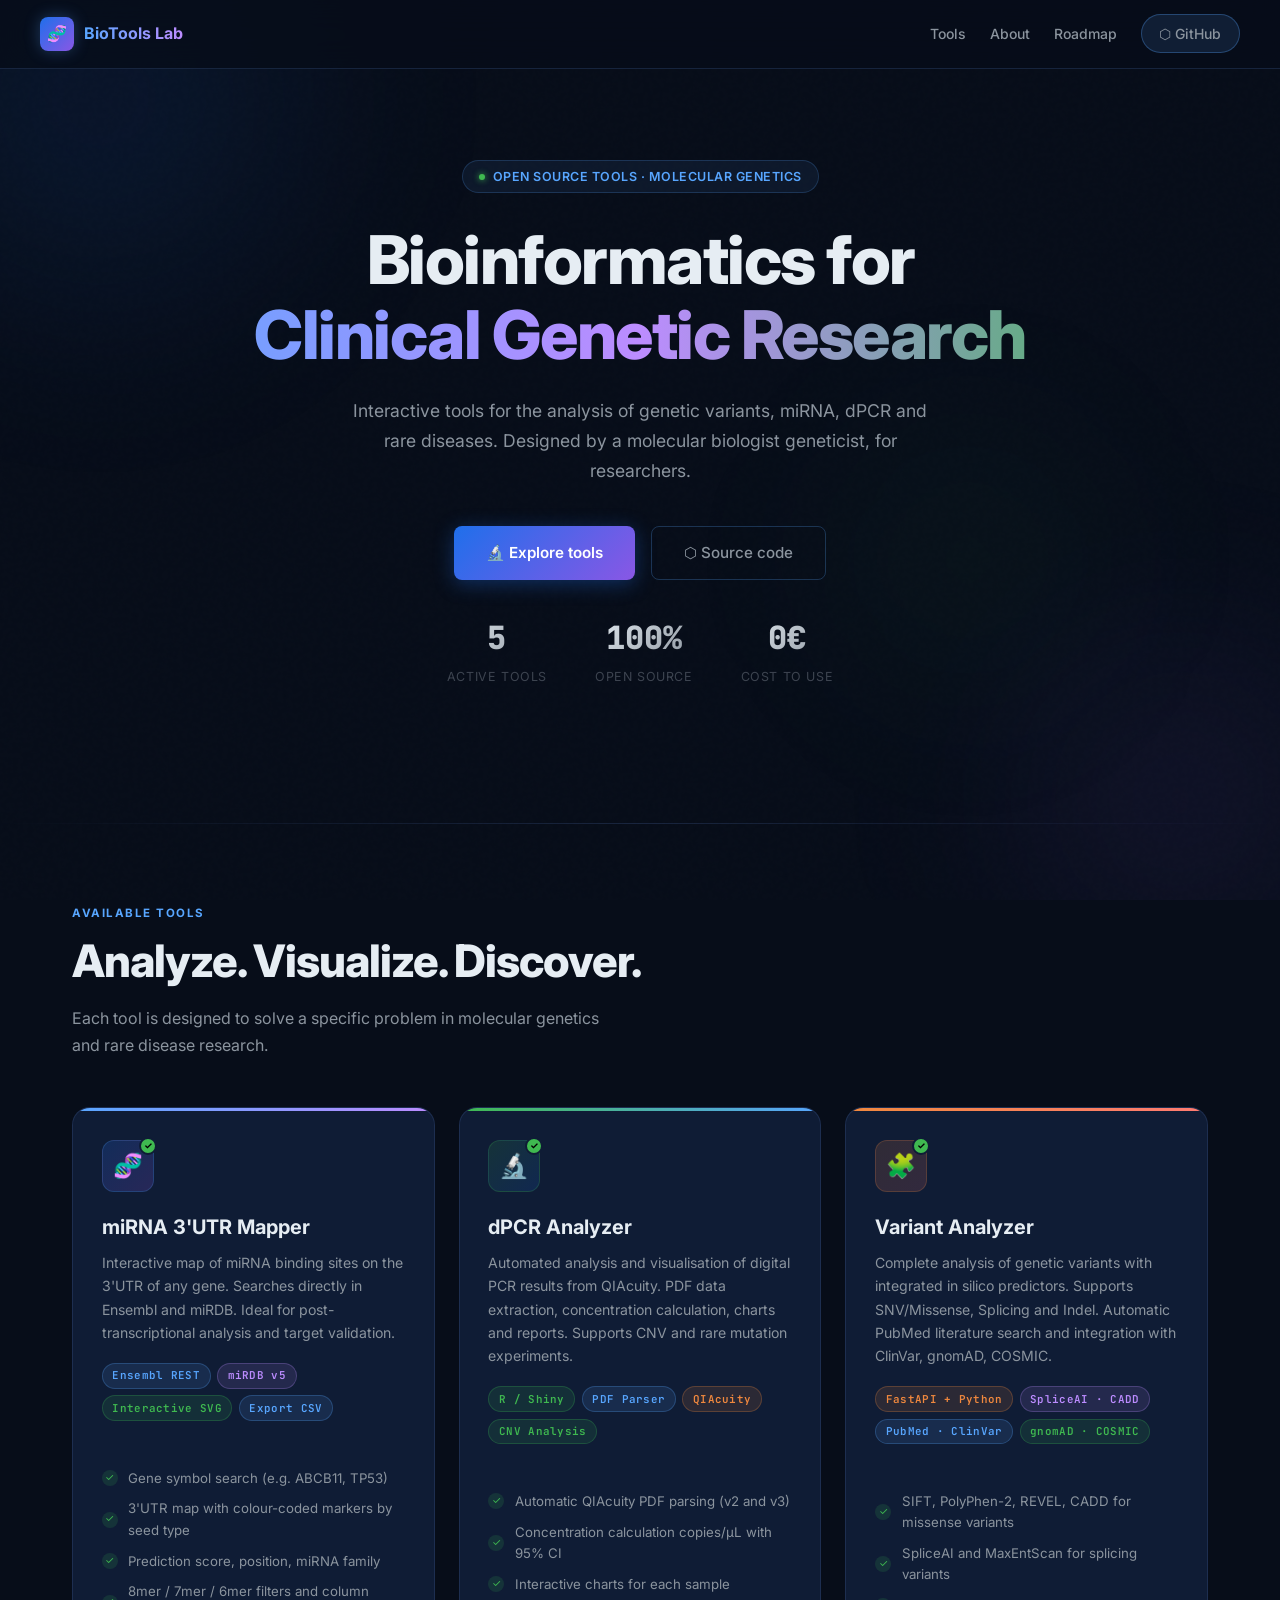
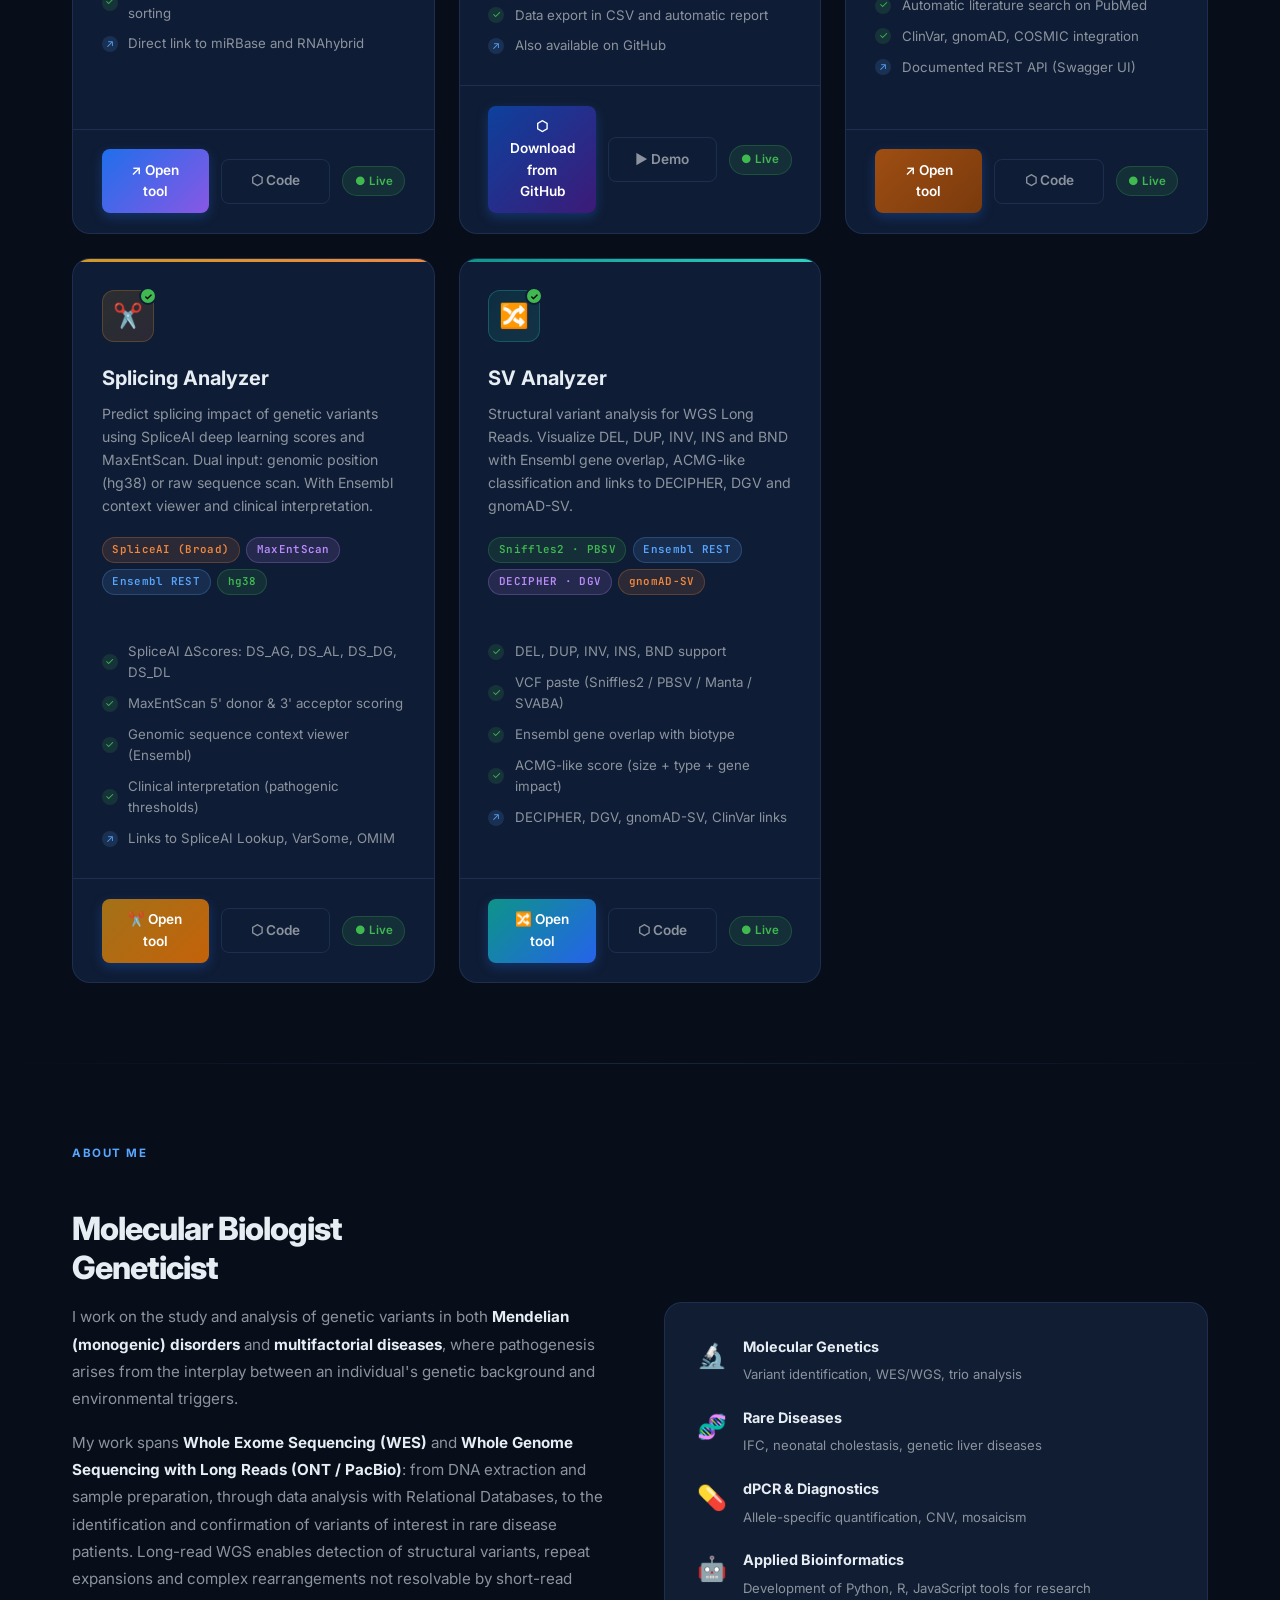
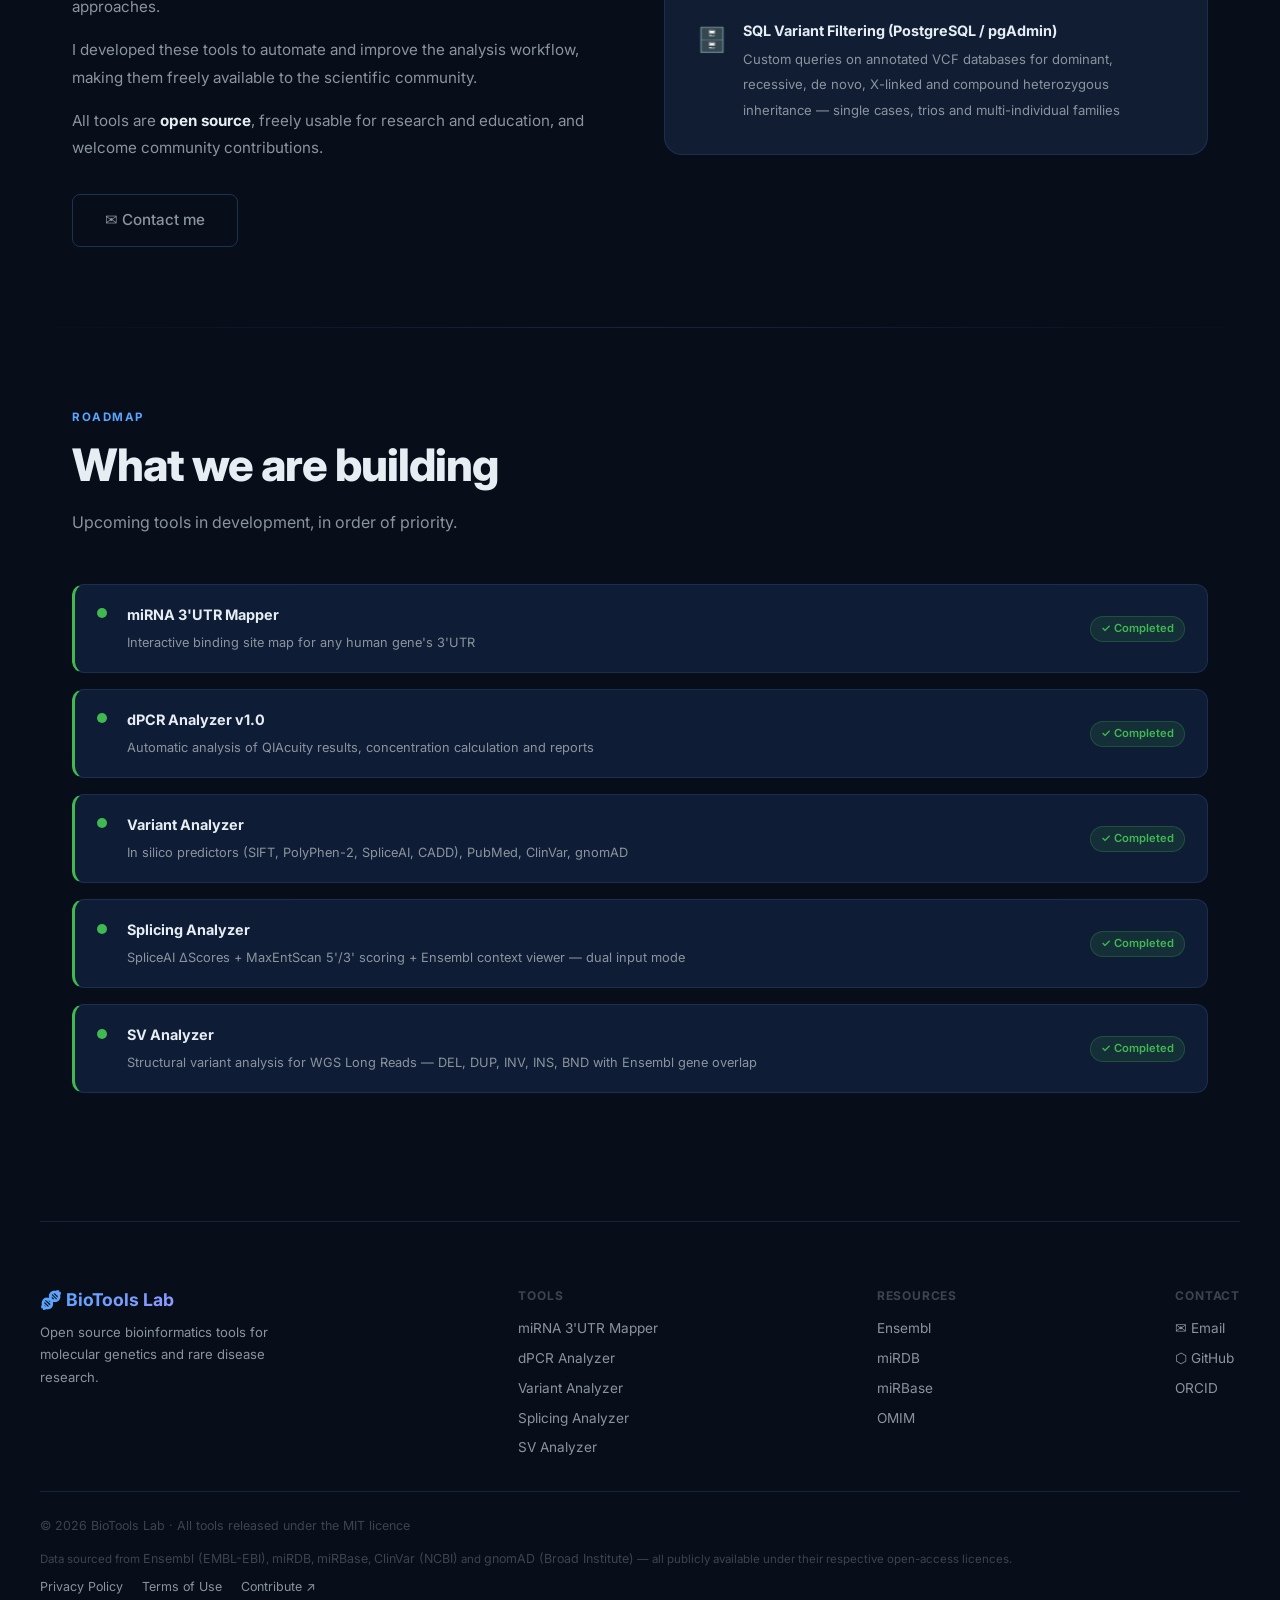
==== biotools-homepage/index.html @ e365b45e "Initial commit - BioTools homepage and static tools" ====
<!DOCTYPE html>
<html lang="en">

<head>
    <meta charset="UTF-8" />
    <meta name="viewport" content="width=device-width, initial-scale=1.0" />
    <title>BioTools – Bioinformatics Tools for Molecular Genetics</title>
    <meta name="description"
        content="Open source bioinformatics tools for molecular genetics research: miRNA analysis, dPCR, rare genetic diseases and variant interpretation." />
    <link rel="preconnect" href="https://fonts.googleapis.com" />
    <link
        href="https://fonts.googleapis.com/css2?family=Inter:wght@300;400;500;600;700;800&family=JetBrains+Mono:wght@400;500&display=swap"
        rel="stylesheet" />
    <style>
        :root {
            --bg: #070d19;
            --bg2: #0d1628;
            --bg3: #111d33;
            --card: #0f1c35;
            --border: rgba(56, 80, 130, 0.35);
            --border-glow: rgba(88, 166, 255, 0.25);
            --accent: #58a6ff;
            --accent2: #bc8cff;
            --accent3: #3fb950;
            --accent4: #f0883e;
            --red: #ff7b72;
            --text: #e6edf3;
            --text2: #8b949e;
            --text3: #3d4450;
            --grad1: linear-gradient(135deg, #1f6feb, #8957e5);
            --grad2: linear-gradient(135deg, #0d419d, #3d1a78);
            --grad3: linear-gradient(135deg, #0d6640, #1a5c3a);
            --grad4: linear-gradient(135deg, #9e4e12, #6e2f0f);
            --shadow: 0 20px 60px rgba(0, 0, 0, 0.6);
            --glow-blue: 0 0 40px rgba(88, 166, 255, 0.12);
            --glow-purple: 0 0 40px rgba(188, 140, 255, 0.12);
            --r: 18px;
            --rm: 12px;
            --rs: 8px;
            --tr: 0.25s cubic-bezier(0.16, 1, 0.3, 1);
        }

        *,
        *::before,
        *::after {
            box-sizing: border-box;
            margin: 0;
            padding: 0
        }

        html {
            scroll-behavior: smooth
        }

        body {
            font-family: 'Inter', sans-serif;
            background: var(--bg);
            color: var(--text);
            overflow-x: hidden;
            line-height: 1.6
        }

        /* ── ANIMATED BG ── */
        .bg-orbs {
            position: fixed;
            inset: 0;
            pointer-events: none;
            z-index: 0;
            overflow: hidden
        }

        .orb {
            position: absolute;
            border-radius: 50%;
            filter: blur(80px);
            animation: orbFloat 12s ease-in-out infinite
        }

        .orb1 {
            width: 600px;
            height: 600px;
            background: radial-gradient(circle, rgba(31, 111, 235, 0.12), transparent 70%);
            top: -200px;
            left: -200px;
            animation-delay: 0s
        }

        .orb2 {
            width: 500px;
            height: 500px;
            background: radial-gradient(circle, rgba(137, 87, 229, 0.1), transparent 70%);
            bottom: -150px;
            right: -150px;
            animation-delay: -4s
        }

        .orb3 {
            width: 400px;
            height: 400px;
            background: radial-gradient(circle, rgba(63, 185, 80, 0.06), transparent 70%);
            top: 40%;
            left: 60%;
            animation-delay: -8s
        }

        @keyframes orbFloat {

            0%,
            100% {
                transform: translate(0, 0) scale(1)
            }

            33% {
                transform: translate(30px, -20px) scale(1.05)
            }

            66% {
                transform: translate(-20px, 30px) scale(0.95)
            }
        }

        /* ── NOISE texture overlay ── */
        body::after {
            content: '';
            position: fixed;
            inset: 0;
            background-image: url("data:image/svg+xml,%3Csvg viewBox='0 0 200 200' xmlns='http://www.w3.org/2000/svg'%3E%3Cfilter id='n'%3E%3CfeTurbulence type='fractalNoise' baseFrequency='0.9' numOctaves='4' stitchTiles='stitch'/%3E%3C/filter%3E%3Crect width='100%25' height='100%25' filter='url(%23n)' opacity='0.03'/%3E%3C/svg%3E");
            pointer-events: none;
            z-index: 0;
            opacity: .4
        }

        /* ── LAYOUT ── */
        .wrap {
            position: relative;
            z-index: 1;
            max-width: 1200px;
            margin: 0 auto;
            padding: 0 2rem
        }

        /* ── NAV ── */
        nav {
            position: fixed;
            top: 0;
            left: 0;
            right: 0;
            z-index: 100;
            padding: .9rem 2rem;
            backdrop-filter: blur(16px);
            -webkit-backdrop-filter: blur(16px);
            border-bottom: 1px solid var(--border);
            background: rgba(7, 13, 25, 0.8)
        }

        .nav-inner {
            max-width: 1200px;
            margin: 0 auto;
            display: flex;
            align-items: center;
            gap: 1.2rem
        }

        .nav-logo {
            display: flex;
            align-items: center;
            gap: .6rem;
            text-decoration: none
        }

        .nav-logo-icon {
            width: 34px;
            height: 34px;
            border-radius: 8px;
            background: var(--grad1);
            display: flex;
            align-items: center;
            justify-content: center;
            font-size: 1rem;
            box-shadow: 0 0 16px rgba(88, 166, 255, 0.3)
        }

        .nav-logo-text {
            font-size: 1rem;
            font-weight: 700;
            background: linear-gradient(90deg, var(--accent), var(--accent2));
            -webkit-background-clip: text;
            -webkit-text-fill-color: transparent;
            background-clip: text
        }

        .nav-links {
            margin-left: auto;
            display: flex;
            gap: 1.5rem;
            align-items: center
        }

        .nav-links a {
            color: var(--text2);
            text-decoration: none;
            font-size: .875rem;
            font-weight: 500;
            transition: color var(--tr)
        }

        .nav-links a:hover {
            color: var(--text)
        }

        .nav-btn {
            padding: .45rem 1.1rem;
            background: rgba(88, 166, 255, 0.12);
            border: 1px solid rgba(88, 166, 255, 0.3);
            border-radius: 20px;
            color: var(--accent);
            font-size: .82rem;
            font-weight: 600;
            text-decoration: none;
            transition: all var(--tr)
        }

        .nav-btn:hover {
            background: rgba(88, 166, 255, 0.2);
            color: var(--accent) !important
        }

        /* ── HERO ── */
        .hero {
            padding: 160px 0 80px;
            text-align: center
        }

        .hero-eyebrow {
            display: inline-flex;
            align-items: center;
            gap: .5rem;
            padding: .35rem 1rem;
            background: rgba(88, 166, 255, 0.08);
            border: 1px solid rgba(88, 166, 255, 0.2);
            border-radius: 20px;
            font-size: .78rem;
            font-weight: 600;
            letter-spacing: .5px;
            text-transform: uppercase;
            color: var(--accent);
            margin-bottom: 1.8rem
        }

        .hero-eyebrow span {
            width: 6px;
            height: 6px;
            border-radius: 50%;
            background: var(--accent3);
            box-shadow: 0 0 6px var(--accent3);
            animation: pulse 2s ease-in-out infinite
        }

        @keyframes pulse {

            0%,
            100% {
                opacity: 1;
                transform: scale(1)
            }

            50% {
                opacity: .6;
                transform: scale(.8)
            }
        }

        .hero h1 {
            font-size: clamp(2.4rem, 6vw, 4.2rem);
            font-weight: 800;
            line-height: 1.12;
            letter-spacing: -1.5px;
            margin-bottom: 1.5rem
        }

        .hero h1 .line1 {
            display: block;
            color: var(--text)
        }

        .hero h1 .line2 {
            display: block;
            background: linear-gradient(90deg, var(--accent) 0%, var(--accent2) 50%, var(--accent3) 100%);
            -webkit-background-clip: text;
            -webkit-text-fill-color: transparent;
            background-clip: text
        }

        .hero-sub {
            font-size: 1.1rem;
            color: var(--text2);
            max-width: 600px;
            margin: 0 auto 2.5rem;
            line-height: 1.7
        }

        .hero-cta {
            display: flex;
            gap: 1rem;
            justify-content: center;
            flex-wrap: wrap
        }

        .btn-primary {
            padding: .85rem 2rem;
            background: var(--grad1);
            border: none;
            border-radius: var(--rs);
            color: white;
            font-family: 'Inter', sans-serif;
            font-size: .95rem;
            font-weight: 600;
            text-decoration: none;
            display: inline-flex;
            align-items: center;
            gap: .5rem;
            transition: all var(--tr);
            box-shadow: 0 4px 20px rgba(31, 111, 235, 0.35)
        }

        .btn-primary:hover {
            transform: translateY(-2px);
            box-shadow: 0 8px 30px rgba(31, 111, 235, 0.5)
        }

        .btn-outline {
            padding: .85rem 2rem;
            background: transparent;
            border: 1px solid var(--border-glow);
            border-radius: var(--rs);
            color: var(--text2);
            font-family: 'Inter', sans-serif;
            font-size: .95rem;
            font-weight: 500;
            text-decoration: none;
            display: inline-flex;
            align-items: center;
            gap: .5rem;
            transition: all var(--tr)
        }

        .btn-outline:hover {
            border-color: var(--accent);
            color: var(--accent);
            background: rgba(88, 166, 255, 0.06)
        }

        /* ── STATS BAR ── */
        .stats-bar {
            display: flex;
            justify-content: center;
            gap: 3rem;
            padding: 2rem 0 3.5rem;
            flex-wrap: wrap
        }

        .stat {
            text-align: center
        }

        .stat-num {
            font-size: 2rem;
            font-weight: 800;
            font-family: 'JetBrains Mono', monospace;
            background: linear-gradient(135deg, var(--text), var(--text2));
            -webkit-background-clip: text;
            -webkit-text-fill-color: transparent;
            background-clip: text
        }

        .stat-label {
            font-size: .78rem;
            color: var(--text3);
            text-transform: uppercase;
            letter-spacing: .6px;
            margin-top: .25rem
        }

        /* ── SECTION TITLE ── */
        section {
            padding: 5rem 0
        }

        .section-label {
            font-size: .72rem;
            font-weight: 700;
            letter-spacing: 1.5px;
            text-transform: uppercase;
            color: var(--accent);
            margin-bottom: .8rem
        }

        .section-title {
            font-size: clamp(1.8rem, 4vw, 2.8rem);
            font-weight: 800;
            letter-spacing: -1px;
            line-height: 1.2;
            margin-bottom: 1rem
        }

        .section-sub {
            color: var(--text2);
            font-size: 1rem;
            max-width: 550px;
            line-height: 1.7
        }

        /* ── TOOLS GRID ── */
        .tools-grid {
            display: grid;
            grid-template-columns: repeat(auto-fit, minmax(340px, 1fr));
            gap: 1.5rem;
            margin-top: 3rem
        }

        /* ── TOOL CARD ── */
        .tool-card {
            background: var(--card);
            border: 1px solid var(--border);
            border-radius: var(--r);
            overflow: hidden;
            display: flex;
            flex-direction: column;
            transition: all var(--tr);
            position: relative
        }

        .tool-card::before {
            content: '';
            position: absolute;
            inset: 0;
            border-radius: var(--r);
            opacity: 0;
            transition: opacity var(--tr);
            pointer-events: none
        }

        .tool-card:hover {
            border-color: var(--border-glow);
            transform: translateY(-4px);
            box-shadow: var(--glow-blue)
        }

        .tool-card.purple:hover {
            box-shadow: var(--glow-purple)
        }

        .card-header {
            padding: 1.8rem 1.8rem 1.4rem;
            position: relative
        }

        .card-icon {
            width: 52px;
            height: 52px;
            border-radius: 12px;
            display: flex;
            align-items: center;
            justify-content: center;
            font-size: 1.5rem;
            margin-bottom: 1.2rem;
            position: relative
        }

        .card-icon-badge {
            position: absolute;
            top: -4px;
            right: -4px;
            width: 18px;
            height: 18px;
            border-radius: 50%;
            font-size: .6rem;
            display: flex;
            align-items: center;
            justify-content: center;
            border: 2px solid var(--card)
        }

        .badge-live {
            background: var(--accent3);
            color: #000;
            font-weight: 700
        }

        .badge-soon {
            background: var(--accent4);
            color: #000;
            font-weight: 700
        }

        .card-title {
            font-size: 1.25rem;
            font-weight: 700;
            margin-bottom: .5rem
        }

        .card-desc {
            font-size: .88rem;
            color: var(--text2);
            line-height: 1.65;
            margin-bottom: 1.2rem
        }

        .card-tags {
            display: flex;
            gap: .4rem;
            flex-wrap: wrap;
            margin-bottom: 1.5rem
        }

        .tag {
            padding: .2rem .6rem;
            border-radius: 20px;
            font-size: .68rem;
            font-weight: 600;
            font-family: 'JetBrains Mono', monospace;
            letter-spacing: .3px
        }

        .tag-blue {
            background: rgba(88, 166, 255, 0.12);
            color: var(--accent);
            border: 1px solid rgba(88, 166, 255, 0.25)
        }

        .tag-purple {
            background: rgba(188, 140, 255, 0.12);
            color: var(--accent2);
            border: 1px solid rgba(188, 140, 255, 0.25)
        }

        .tag-green {
            background: rgba(63, 185, 80, 0.12);
            color: var(--accent3);
            border: 1px solid rgba(63, 185, 80, 0.25)
        }

        .tag-orange {
            background: rgba(240, 136, 62, 0.12);
            color: var(--accent4);
            border: 1px solid rgba(240, 136, 62, 0.25)
        }

        .card-features {
            padding: 0 1.8rem 1.8rem;
            display: flex;
            flex-direction: column;
            gap: .6rem;
            flex: 1
        }

        .feature {
            display: flex;
            align-items: center;
            gap: .65rem;
            font-size: .83rem;
            color: var(--text2)
        }

        .feature .fi {
            width: 16px;
            height: 16px;
            border-radius: 50%;
            display: flex;
            align-items: center;
            justify-content: center;
            font-size: .65rem;
            flex-shrink: 0
        }

        .fi-green {
            background: rgba(63, 185, 80, 0.15);
            color: var(--accent3)
        }

        .fi-blue {
            background: rgba(88, 166, 255, 0.15);
            color: var(--accent)
        }

        .card-footer {
            padding: 1.2rem 1.8rem;
            border-top: 1px solid var(--border);
            display: flex;
            gap: .75rem;
            align-items: center
        }

        .card-link {
            flex: 1;
            padding: .65rem 1.2rem;
            border-radius: var(--rs);
            font-size: .85rem;
            font-weight: 600;
            text-align: center;
            text-decoration: none;
            transition: all var(--tr);
            display: flex;
            align-items: center;
            justify-content: center;
            gap: .4rem
        }

        .card-link-primary {
            background: var(--grad1);
            color: white;
            box-shadow: 0 4px 12px rgba(31, 111, 235, 0.3)
        }

        .card-link-primary:hover {
            box-shadow: 0 6px 20px rgba(31, 111, 235, 0.5);
            transform: translateY(-1px)
        }

        .card-link-primary.purple-btn {
            background: var(--grad2)
        }

        .card-link-primary.purple-btn:hover {
            box-shadow: 0 6px 20px rgba(137, 87, 229, 0.5)
        }

        .card-link-secondary {
            background: transparent;
            border: 1px solid var(--border);
            color: var(--text2)
        }

        .card-link-secondary:hover {
            border-color: var(--accent);
            color: var(--accent);
            background: rgba(88, 166, 255, 0.06)
        }

        .card-status {
            font-size: .72rem;
            font-weight: 600;
            padding: .3rem .7rem;
            border-radius: 20px
        }

        .status-live {
            background: rgba(63, 185, 80, 0.12);
            color: var(--accent3);
            border: 1px solid rgba(63, 185, 80, 0.25)
        }

        .status-soon {
            background: rgba(240, 136, 62, 0.12);
            color: var(--accent4);
            border: 1px solid rgba(240, 136, 62, 0.25)
        }

        /* ── CARD GRADIENT TOPS ── */
        .card-top-strip {
            height: 3px;
            width: 100%
        }

        .strip-blue {
            background: linear-gradient(90deg, var(--accent), var(--accent2))
        }

        .strip-green {
            background: linear-gradient(90deg, var(--accent3), var(--accent))
        }

        .strip-orange {
            background: linear-gradient(90deg, var(--accent4), var(--red))
        }

        /* ── ABOUT SECTION ── */
        .about-grid {
            display: grid;
            grid-template-columns: 1fr 1fr;
            gap: 3rem;
            align-items: center;
            margin-top: 3rem
        }

        @media(max-width:768px) {
            .about-grid {
                grid-template-columns: 1fr
            }
        }

        .about-text p {
            color: var(--text2);
            font-size: .95rem;
            line-height: 1.8;
            margin-bottom: 1rem
        }

        .about-text strong {
            color: var(--text)
        }

        .about-card {
            background: var(--bg3);
            border: 1px solid var(--border);
            border-radius: var(--r);
            padding: 2rem;
            display: flex;
            flex-direction: column;
            gap: 1.2rem
        }

        .about-item {
            display: flex;
            gap: 1rem;
            align-items: flex-start
        }

        .about-icon {
            font-size: 1.5rem;
            flex-shrink: 0;
            margin-top: .1rem
        }

        .about-item-text strong {
            display: block;
            font-size: .9rem;
            margin-bottom: .2rem;
            color: var(--text)
        }

        .about-item-text span {
            font-size: .82rem;
            color: var(--text2)
        }

        /* ── TIMELINE / ROADMAP ── */
        .roadmap {
            margin-top: 3rem;
            display: flex;
            flex-direction: column;
            gap: 1rem
        }

        .roadmap-item {
            display: flex;
            gap: 1.2rem;
            align-items: flex-start;
            padding: 1.1rem 1.4rem;
            background: var(--card);
            border: 1px solid var(--border);
            border-radius: var(--rm);
            transition: all var(--tr)
        }

        .roadmap-item:hover {
            border-color: var(--border-glow)
        }

        .roadmap-item.done {
            border-left: 3px solid var(--accent3)
        }

        .roadmap-item.active {
            border-left: 3px solid var(--accent)
        }

        .roadmap-item.planned {
            border-left: 3px solid var(--text3)
        }

        .roadmap-dot {
            width: 10px;
            height: 10px;
            border-radius: 50%;
            flex-shrink: 0;
            margin-top: .35rem
        }

        .roadmap-item.done .roadmap-dot {
            background: var(--accent3)
        }

        .roadmap-item.active .roadmap-dot {
            background: var(--accent);
            box-shadow: 0 0 8px var(--accent);
            animation: pulse 2s infinite
        }

        .roadmap-item.planned .roadmap-dot {
            background: var(--text3)
        }

        .roadmap-info strong {
            font-size: .9rem;
            display: block;
            margin-bottom: .2rem
        }

        .roadmap-info span {
            font-size: .8rem;
            color: var(--text2)
        }

        .roadmap-badge {
            margin-left: auto;
            font-size: .7rem;
            font-weight: 600;
            padding: .2rem .6rem;
            border-radius: 20px;
            white-space: nowrap;
            align-self: center
        }

        /* ── CONTACT / FOOTER ── */
        .footer-section {
            padding: 4rem 0 2rem;
            border-top: 1px solid var(--border);
            margin-top: 3rem
        }

        .footer-inner {
            display: flex;
            gap: 3rem;
            flex-wrap: wrap;
            justify-content: space-between;
            align-items: flex-start;
            margin-bottom: 2rem
        }

        .footer-brand .brand-title {
            font-size: 1.1rem;
            font-weight: 700;
            background: linear-gradient(90deg, var(--accent), var(--accent2));
            -webkit-background-clip: text;
            -webkit-text-fill-color: transparent;
            background-clip: text;
            margin-bottom: .4rem
        }

        .footer-brand p {
            font-size: .82rem;
            color: var(--text2);
            max-width: 260px;
            line-height: 1.7
        }

        .footer-links-group {
            display: flex;
            flex-direction: column;
            gap: .5rem
        }

        .footer-links-group h4 {
            font-size: .75rem;
            font-weight: 700;
            text-transform: uppercase;
            letter-spacing: .8px;
            color: var(--text3);
            margin-bottom: .3rem
        }

        .footer-links-group a {
            font-size: .85rem;
            color: var(--text2);
            text-decoration: none;
            transition: color var(--tr)
        }

        .footer-links-group a:hover {
            color: var(--accent)
        }

        .footer-bottom {
            display: flex;
            justify-content: space-between;
            align-items: center;
            padding-top: 1.5rem;
            border-top: 1px solid var(--border);
            flex-wrap: wrap;
            gap: .5rem
        }

        .footer-bottom p {
            font-size: .78rem;
            color: var(--text3)
        }

        .footer-bottom a {
            color: var(--text2);
            text-decoration: none;
            font-size: .78rem;
            transition: color var(--tr)
        }

        .footer-bottom a:hover {
            color: var(--accent)
        }

        /* ── DIVIDER ── */
        .divider {
            height: 1px;
            background: linear-gradient(90deg, transparent, var(--border), transparent);
            margin: 0
        }

        /* ── RESPONSIVE ── */
        @media(max-width:640px) {
            .stats-bar {
                gap: 1.5rem
            }

            .hero {
                padding: 120px 0 60px
            }

            .nav-links {
                gap: .75rem
            }

            .nav-links a:not(.nav-btn) {
                display: none
            }

            .footer-inner {
                gap: 1.5rem
            }
        }
    </style>
</head>

<body>

    <!-- Animated background orbs -->
    <div class="bg-orbs">
        <div class="orb orb1"></div>
        <div class="orb orb2"></div>
        <div class="orb orb3"></div>
    </div>

    <!-- NAV -->
    <nav>
        <div class="nav-inner">
            <a href="#" class="nav-logo">
                <div class="nav-logo-icon">🧬</div>
                <span class="nav-logo-text">BioTools Lab</span>
            </a>
            <div class="nav-links">
                <a href="#tools">Tools</a>
                <a href="#about">About</a>
                <a href="#roadmap">Roadmap</a>
                <a href="https://github.com" target="_blank" class="nav-btn">⬡ GitHub</a>
            </div>
        </div>
    </nav>

    <!-- HERO -->
    <section class="hero">
        <div class="wrap">
            <div class="hero-eyebrow">
                <span></span>
                Open source tools · Molecular Genetics
            </div>
            <h1>
                <span class="line1">Bioinformatics for</span>
                <span class="line2">Clinical Genetic Research</span>
            </h1>
            <p class="hero-sub">
                Interactive tools for the analysis of genetic variants, miRNA, dPCR and rare diseases.
                Designed by a molecular biologist geneticist, for researchers.
            </p>
            <div class="hero-cta">
                <a href="#tools" class="btn-primary">🔬 Explore tools</a>
                <a href="https://github.com" target="_blank" class="btn-outline">⬡ Source code</a>
            </div>

            <div class="stats-bar">
                <div class="stat">
                    <div class="stat-num">5</div>
                    <div class="stat-label">Active tools</div>
                </div>
                <div class="stat">
                    <div class="stat-num">100%</div>
                    <div class="stat-label">Open Source</div>
                </div>
                <div class="stat">
                    <div class="stat-num">0€</div>
                    <div class="stat-label">Cost to use</div>
                </div>
            </div>
        </div>
    </section>

    <div class="divider"></div>

    <!-- TOOLS SECTION -->
    <section id="tools">
        <div class="wrap">
            <div class="section-label">Available tools</div>
            <div class="section-title">Analyze. Visualize. Discover.</div>
            <p class="section-sub">Each tool is designed to solve a specific problem in molecular genetics and rare
                disease research.</p>

            <div class="tools-grid">

                <!-- CARD 1: miRNA Mapper -->
                <div class="tool-card">
                    <div class="card-top-strip strip-blue"></div>
                    <div class="card-header">
                        <div class="card-icon"
                            style="background:linear-gradient(135deg,rgba(31,111,235,0.2),rgba(137,87,229,0.2));border:1px solid rgba(88,166,255,0.2)">
                            🧬
                            <span class="card-icon-badge badge-live">✓</span>
                        </div>
                        <div class="card-title">miRNA 3'UTR Mapper</div>
                        <p class="card-desc">Interactive map of miRNA binding sites on the 3'UTR of any gene. Searches
                            directly in Ensembl and miRDB. Ideal for post-transcriptional analysis and target
                            validation.</p>
                        <div class="card-tags">
                            <span class="tag tag-blue">Ensembl REST</span>
                            <span class="tag tag-purple">miRDB v5</span>
                            <span class="tag tag-green">Interactive SVG</span>
                            <span class="tag tag-blue">Export CSV</span>
                        </div>
                    </div>
                    <div class="card-features">
                        <div class="feature">
                            <div class="fi fi-green">✓</div>Gene symbol search (e.g. ABCB11, TP53)
                        </div>
                        <div class="feature">
                            <div class="fi fi-green">✓</div>3'UTR map with colour-coded markers by seed type
                        </div>
                        <div class="feature">
                            <div class="fi fi-green">✓</div>Prediction score, position, miRNA family
                        </div>
                        <div class="feature">
                            <div class="fi fi-green">✓</div>8mer / 7mer / 6mer filters and column sorting
                        </div>
                        <div class="feature">
                            <div class="fi fi-blue">↗</div>Direct link to miRBase and RNAhybrid
                        </div>
                    </div>
                    <div class="card-footer">
                        <a href="../mirna-utr-mapper/index.html" class="card-link card-link-primary">↗ Open tool</a>
                        <a href="https://github.com" target="_blank" class="card-link card-link-secondary">⬡ Code</a>
                        <span class="card-status status-live">● Live</span>
                    </div>
                </div>

                <!-- CARD 2: dPCR Analyzer -->
                <div class="tool-card purple">
                    <div class="card-top-strip strip-green"></div>
                    <div class="card-header">
                        <div class="card-icon"
                            style="background:linear-gradient(135deg,rgba(63,185,80,0.15),rgba(31,111,235,0.15));border:1px solid rgba(63,185,80,0.2)">
                            🔬
                            <span class="card-icon-badge badge-live">✓</span>
                        </div>
                        <div class="card-title">dPCR Analyzer</div>
                        <p class="card-desc">Automated analysis and visualisation of digital PCR results from QIAcuity.
                            PDF data extraction, concentration calculation, charts and reports. Supports CNV and rare
                            mutation experiments.</p>
                        <div class="card-tags">
                            <span class="tag tag-green">R / Shiny</span>
                            <span class="tag tag-blue">PDF Parser</span>
                            <span class="tag tag-orange">QIAcuity</span>
                            <span class="tag tag-green">CNV Analysis</span>
                        </div>
                    </div>
                    <div class="card-features">
                        <div class="feature">
                            <div class="fi fi-green">✓</div>Automatic QIAcuity PDF parsing (v2 and v3)
                        </div>
                        <div class="feature">
                            <div class="fi fi-green">✓</div>Concentration calculation copies/µL with 95% CI
                        </div>
                        <div class="feature">
                            <div class="fi fi-green">✓</div>Interactive charts for each sample
                        </div>
                        <div class="feature">
                            <div class="fi fi-green">✓</div>Data export in CSV and automatic report
                        </div>
                        <div class="feature">
                            <div class="fi fi-blue">↗</div>Also available on GitHub
                        </div>
                    </div>
                    <div class="card-footer">
                        <a href="https://github.com" target="_blank" class="card-link card-link-primary purple-btn">⬡
                            Download from GitHub</a>
                        <a href="https://shinyapps.io" target="_blank" class="card-link card-link-secondary">▶ Demo</a>
                        <span class="card-status status-live">● Live</span>
                    </div>
                </div>

                <!-- CARD 3: Variant Analyzer -->
                <div class="tool-card">
                    <div class="card-top-strip" style="background:linear-gradient(90deg,#f0883e,#ff7b72)"></div>
                    <div class="card-header">
                        <div class="card-icon"
                            style="background:linear-gradient(135deg,rgba(240,136,62,0.15),rgba(255,123,114,0.15));border:1px solid rgba(240,136,62,0.2)">
                            🧩
                            <span class="card-icon-badge badge-live">✓</span>
                        </div>
                        <div class="card-title">Variant Analyzer</div>
                        <p class="card-desc">Complete analysis of genetic variants with integrated in silico predictors.
                            Supports SNV/Missense, Splicing and Indel. Automatic PubMed literature search and
                            integration with ClinVar, gnomAD, COSMIC.</p>
                        <div class="card-tags">
                            <span class="tag tag-orange">FastAPI + Python</span>
                            <span class="tag tag-purple">SpliceAI · CADD</span>
                            <span class="tag tag-blue">PubMed · ClinVar</span>
                            <span class="tag tag-green">gnomAD · COSMIC</span>
                        </div>
                    </div>
                    <div class="card-features">
                        <div class="feature">
                            <div class="fi fi-green">✓</div>SIFT, PolyPhen-2, REVEL, CADD for missense variants
                        </div>
                        <div class="feature">
                            <div class="fi fi-green">✓</div>SpliceAI and MaxEntScan for splicing variants
                        </div>
                        <div class="feature">
                            <div class="fi fi-green">✓</div>Automatic literature search on PubMed
                        </div>
                        <div class="feature">
                            <div class="fi fi-green">✓</div>ClinVar, gnomAD, COSMIC integration
                        </div>
                        <div class="feature">
                            <div class="fi fi-blue">↗</div>Documented REST API (Swagger UI)
                        </div>
                    </div>
                    <div class="card-footer">
                        <a href="http://localhost:8000" target="_blank" class="card-link card-link-primary"
                            style="background:linear-gradient(135deg,#9e4e12,#7a3a0d)">↗ Open tool</a>
                        <a href="https://github.com" target="_blank" class="card-link card-link-secondary">⬡ Code</a>
                        <span class="card-status status-live">● Live</span>
                    </div>
                </div>

                <!-- CARD 4: Splicing Analyzer -->
                <div class="tool-card">
                    <div class="card-top-strip" style="background:linear-gradient(90deg,#d29922,#f0883e)"></div>
                    <div class="card-header">
                        <div class="card-icon"
                            style="background:linear-gradient(135deg,rgba(210,153,34,0.15),rgba(240,136,62,0.12));border:1px solid rgba(210,153,34,0.25)">
                            ✂️
                            <span class="card-icon-badge badge-live">✓</span>
                        </div>
                        <div class="card-title">Splicing Analyzer</div>
                        <p class="card-desc">Predict splicing impact of genetic variants using SpliceAI deep learning
                            scores and MaxEntScan. Dual input: genomic position (hg38) or raw sequence scan.
                            With Ensembl context viewer and clinical interpretation.</p>
                        <div class="card-tags">
                            <span class="tag tag-orange">SpliceAI (Broad)</span>
                            <span class="tag tag-purple">MaxEntScan</span>
                            <span class="tag tag-blue">Ensembl REST</span>
                            <span class="tag tag-green">hg38</span>
                        </div>
                    </div>
                    <div class="card-features">
                        <div class="feature">
                            <div class="fi fi-green">✓</div>SpliceAI ΔScores: DS_AG, DS_AL, DS_DG, DS_DL
                        </div>
                        <div class="feature">
                            <div class="fi fi-green">✓</div>MaxEntScan 5' donor &amp; 3' acceptor scoring
                        </div>
                        <div class="feature">
                            <div class="fi fi-green">✓</div>Genomic sequence context viewer (Ensembl)
                        </div>
                        <div class="feature">
                            <div class="fi fi-green">✓</div>Clinical interpretation (pathogenic thresholds)
                        </div>
                        <div class="feature">
                            <div class="fi fi-blue">↗</div>Links to SpliceAI Lookup, VarSome, OMIM
                        </div>
                    </div>
                    <div class="card-footer">
                        <a href="../splicing-analyzer/index.html" class="card-link card-link-primary"
                            style="background:linear-gradient(135deg,#a37118,#c4620a)">✂️ Open tool</a>
                        <a href="https://github.com" target="_blank" class="card-link card-link-secondary">⬡ Code</a>
                        <span class="card-status status-live">● Live</span>
                    </div>
                </div>


                <!-- CARD 5: SV Analyzer -->
                <div class="tool-card">
                    <div class="card-top-strip" style="background:linear-gradient(90deg,#0d9488,#2dd4bf)"></div>
                    <div class="card-header">
                        <div class="card-icon"
                            style="background:linear-gradient(135deg,rgba(13,148,136,0.15),rgba(45,212,191,0.12));border:1px solid rgba(45,212,191,0.25)">
                            &#x1F500;
                            <span class="card-icon-badge badge-live">&#10003;</span>
                        </div>
                        <div class="card-title">SV Analyzer</div>
                        <p class="card-desc">Structural variant analysis for WGS Long Reads. Visualize DEL, DUP, INV, INS and BND with
                            Ensembl gene overlap, ACMG-like classification and links to DECIPHER, DGV and gnomAD-SV.</p>
                        <div class="card-tags">
                            <span class="tag tag-green">Sniffles2 &#183; PBSV</span>
                            <span class="tag tag-blue">Ensembl REST</span>
                            <span class="tag tag-purple">DECIPHER &#183; DGV</span>
                            <span class="tag tag-orange">gnomAD-SV</span>
                        </div>
                    </div>
                    <div class="card-features">
                        <div class="feature">
                            <div class="fi fi-green">&#10003;</div>DEL, DUP, INV, INS, BND support
                        </div>
                        <div class="feature">
                            <div class="fi fi-green">&#10003;</div>VCF paste (Sniffles2 / PBSV / Manta / SVABA)
                        </div>
                        <div class="feature">
                            <div class="fi fi-green">&#10003;</div>Ensembl gene overlap with biotype
                        </div>
                        <div class="feature">
                            <div class="fi fi-green">&#10003;</div>ACMG-like score (size + type + gene impact)
                        </div>
                        <div class="feature">
                            <div class="fi fi-blue">&#8599;</div>DECIPHER, DGV, gnomAD-SV, ClinVar links
                        </div>
                    </div>
                    <div class="card-footer">
                        <a href="../sv-analyzer/index.html" class="card-link card-link-primary"
                            style="background:linear-gradient(135deg,#0d9488,#2563eb)">&#x1F500; Open tool</a>
                        <a href="https://github.com" target="_blank" class="card-link card-link-secondary">&#x2B21; Code</a>
                        <span class="card-status status-live">&#9679; Live</span>
                    </div>
                </div>

            </div>

        </div>
        </div>
    </section>

    <div class="divider"></div>

    <!-- ABOUT SECTION -->
    <section id="about">
        <div class="wrap">
            <div class="section-label">About me</div>
            <div class="about-grid">
                <div class="about-text">
                    <div class="section-title" style="font-size:2rem">Molecular Biologist<br>Geneticist</div>
                    <p>I work on the study and analysis of genetic variants in both <strong>Mendelian
                            (monogenic) disorders</strong> and <strong>multifactorial diseases</strong>, where
                        pathogenesis arises from the interplay between an individual's genetic background and
                        environmental triggers.
                    </p>
                    <p>My work spans <strong>Whole Exome Sequencing (WES)</strong> and <strong>Whole Genome Sequencing
                            with Long Reads (ONT / PacBio)</strong>: from DNA extraction and sample preparation,
                        through data analysis with Relational Databases, to the identification and confirmation of
                        variants of interest in rare disease patients. Long-read WGS enables detection of structural
                        variants, repeat expansions and complex rearrangements not resolvable by short-read approaches.
                    </p>
                    <p>I developed these tools to automate and improve the analysis workflow, making them freely
                        available to the scientific community.</p>
                    <p>All tools are <strong>open source</strong>, freely usable for research and education, and welcome
                        community contributions.</p>
                    <a href="mailto:your@email.com" class="btn-outline" style="margin-top:1rem;width:fit-content">✉
                        Contact me</a>
                </div>
                <div class="about-card">
                    <div class="about-item">
                        <span class="about-icon">🔬</span>
                        <div class="about-item-text">
                            <strong>Molecular Genetics</strong>
                            <span>Variant identification, WES/WGS, trio analysis</span>
                        </div>
                    </div>
                    <div class="about-item">
                        <span class="about-icon">🧬</span>
                        <div class="about-item-text">
                            <strong>Rare Diseases</strong>
                            <span>IFC, neonatal cholestasis, genetic liver diseases</span>
                        </div>
                    </div>
                    <div class="about-item">
                        <span class="about-icon">💊</span>
                        <div class="about-item-text">
                            <strong>dPCR &amp; Diagnostics</strong>
                            <span>Allele-specific quantification, CNV, mosaicism</span>
                        </div>
                    </div>
                    <div class="about-item">
                        <span class="about-icon">🤖</span>
                        <div class="about-item-text">
                            <strong>Applied Bioinformatics</strong>
                            <span>Development of Python, R, JavaScript tools for research</span>
                        </div>
                    </div>
                    <div class="about-item">
                        <span class="about-icon">🗄️</span>
                        <div class="about-item-text">
                            <strong>SQL Variant Filtering (PostgreSQL / pgAdmin)</strong>
                            <span>Custom queries on annotated VCF databases for dominant, recessive, de novo, X-linked
                                and compound heterozygous inheritance — single cases, trios and multi-individual
                                families</span>
                        </div>
                    </div>
                    
                </div>
            </div>
        </div>
    </section>

    <div class="divider"></div>

    <!-- ROADMAP -->
    <section id="roadmap">
        <div class="wrap">
            <div class="section-label">Roadmap</div>
            <div class="section-title">What we are building</div>
            <p class="section-sub">Upcoming tools in development, in order of priority.</p>
            <div class="roadmap">
                <div class="roadmap-item done">
                    <div class="roadmap-dot"></div>
                    <div class="roadmap-info">
                        <strong>miRNA 3'UTR Mapper</strong>
                        <span>Interactive binding site map for any human gene's 3'UTR</span>
                    </div>
                    <span class="roadmap-badge status-live">✓ Completed</span>
                </div>
                <div class="roadmap-item done">
                    <div class="roadmap-dot"></div>
                    <div class="roadmap-info">
                        <strong>dPCR Analyzer v1.0</strong>
                        <span>Automatic analysis of QIAcuity results, concentration calculation and reports</span>
                    </div>
                    <span class="roadmap-badge status-live">✓ Completed</span>
                </div>
                <div class="roadmap-item done">
                    <div class="roadmap-dot"></div>
                    <div class="roadmap-info">
                        <strong>Variant Analyzer</strong>
                        <span>In silico predictors (SIFT, PolyPhen-2, SpliceAI, CADD), PubMed, ClinVar, gnomAD</span>
                    </div>
                    <span class="roadmap-badge status-live">✓ Completed</span>
                </div>
                <div class="roadmap-item done">
                    <div class="roadmap-dot"></div>
                    <div class="roadmap-info">
                        <strong>Splicing Analyzer</strong>
                        <span>SpliceAI ΔScores + MaxEntScan 5'/3' scoring + Ensembl context viewer — dual input mode</span>
                    </div>
                    <span class="roadmap-badge status-live">✓ Completed</span>
                </div>
                <div class="roadmap-item done">
                    <div class="roadmap-dot"></div>
                    <div class="roadmap-info">
                        <strong>SV Analyzer</strong>
                        <span>Structural variant analysis for WGS Long Reads — DEL, DUP, INV, INS, BND with Ensembl gene overlap</span>
                    </div>
                    <span class="roadmap-badge status-live">✓ Completed</span>
                </div>
                
        </div>
    </section>

    <!-- FOOTER -->
    <footer>
        <div class="wrap footer-section">
            <div class="footer-inner">
                <div class="footer-brand">
                    <div class="brand-title">🧬 BioTools Lab</div>
                    <p>Open source bioinformatics tools for molecular genetics and rare disease research.</p>
                </div>
                <div class="footer-links-group">
                    <h4>Tools</h4>
                    <a href="../mirna-utr-mapper/index.html">miRNA 3'UTR Mapper</a>
                    <a href="https://github.com">dPCR Analyzer</a>
                    <a href="http://localhost:8000">Variant Analyzer</a>
                    <a href="../splicing-analyzer/index.html">Splicing Analyzer</a>
                    <a href="../sv-analyzer/index.html">SV Analyzer</a>
                </div>
                <div class="footer-links-group">
                    <h4>Resources</h4>
                    <a href="https://www.ensembl.org" target="_blank">Ensembl</a>
                    <a href="https://mirdb.org" target="_blank">miRDB</a>
                    <a href="https://www.mirbase.org" target="_blank">miRBase</a>
                    <a href="https://www.omim.org" target="_blank">OMIM</a>
                </div>
                <div class="footer-links-group">
                    <h4>Contact</h4>
                    <a href="mailto:your@email.com">✉ Email</a>
                    <a href="https://github.com" target="_blank">⬡ GitHub</a>
                    <a href="https://orcid.org" target="_blank">ORCID</a>
                </div>
            </div>
            <div class="footer-bottom">
                <p>© 2026 BioTools Lab · All tools released under the MIT licence</p>
                <p style="font-size:.72rem;color:var(--text3);margin-top:.3rem">
                    Data sourced from <a href="https://www.ensembl.org" target="_blank"
                        style="color:var(--text3)">Ensembl (EMBL-EBI)</a>,
                    <a href="https://mirdb.org" target="_blank" style="color:var(--text3)">miRDB</a>,
                    <a href="https://www.mirbase.org" target="_blank" style="color:var(--text3)">miRBase</a>,
                    <a href="https://www.ncbi.nlm.nih.gov/clinvar/" target="_blank" style="color:var(--text3)">ClinVar
                        (NCBI)</a> and
                    <a href="https://gnomad.broadinstitute.org" target="_blank" style="color:var(--text3)">gnomAD (Broad
                        Institute)</a> —
                    all publicly available under their respective open-access licences.
                </p>
                <div style="display:flex;gap:1.2rem">
                    <a href="#">Privacy Policy</a>
                    <a href="#">Terms of Use</a>
                    <a href="https://github.com" target="_blank">Contribute ↗</a>
                </div>
            </div>
        </div>
    </footer>

</body>

</html>
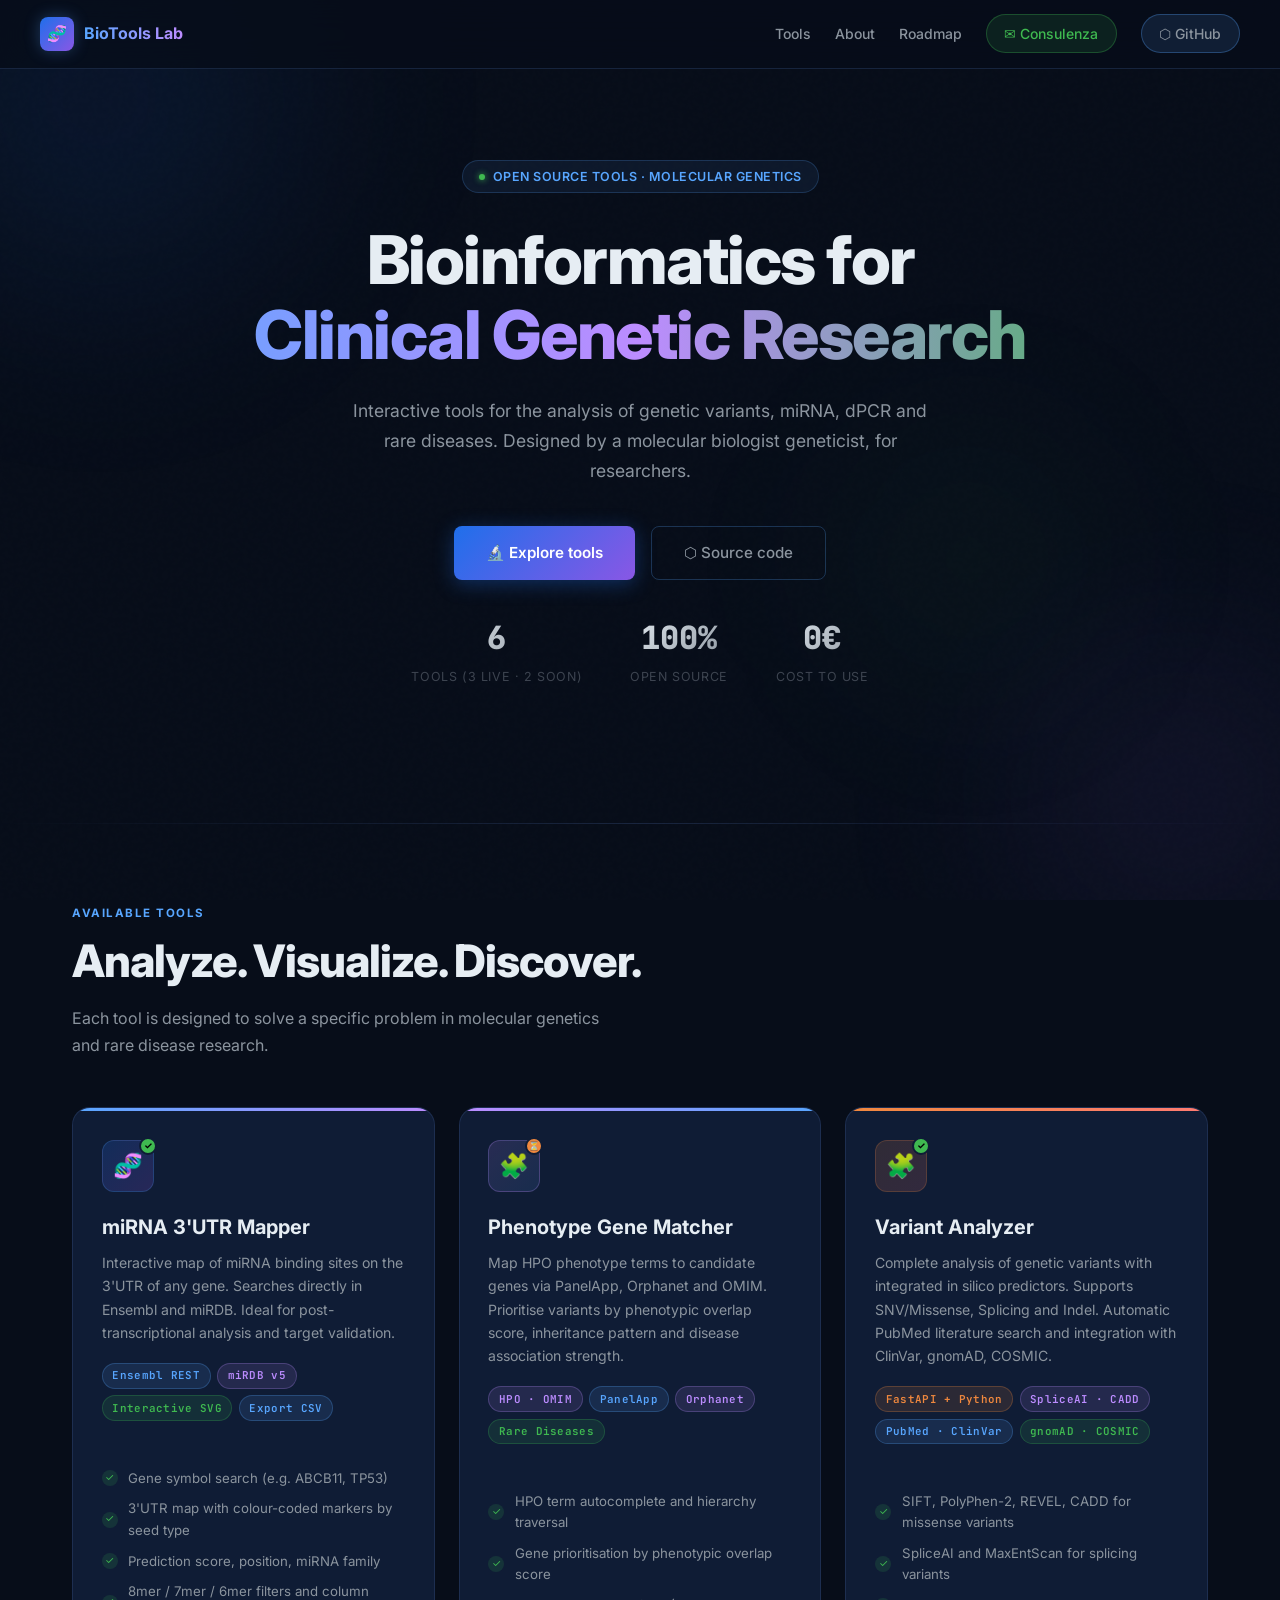
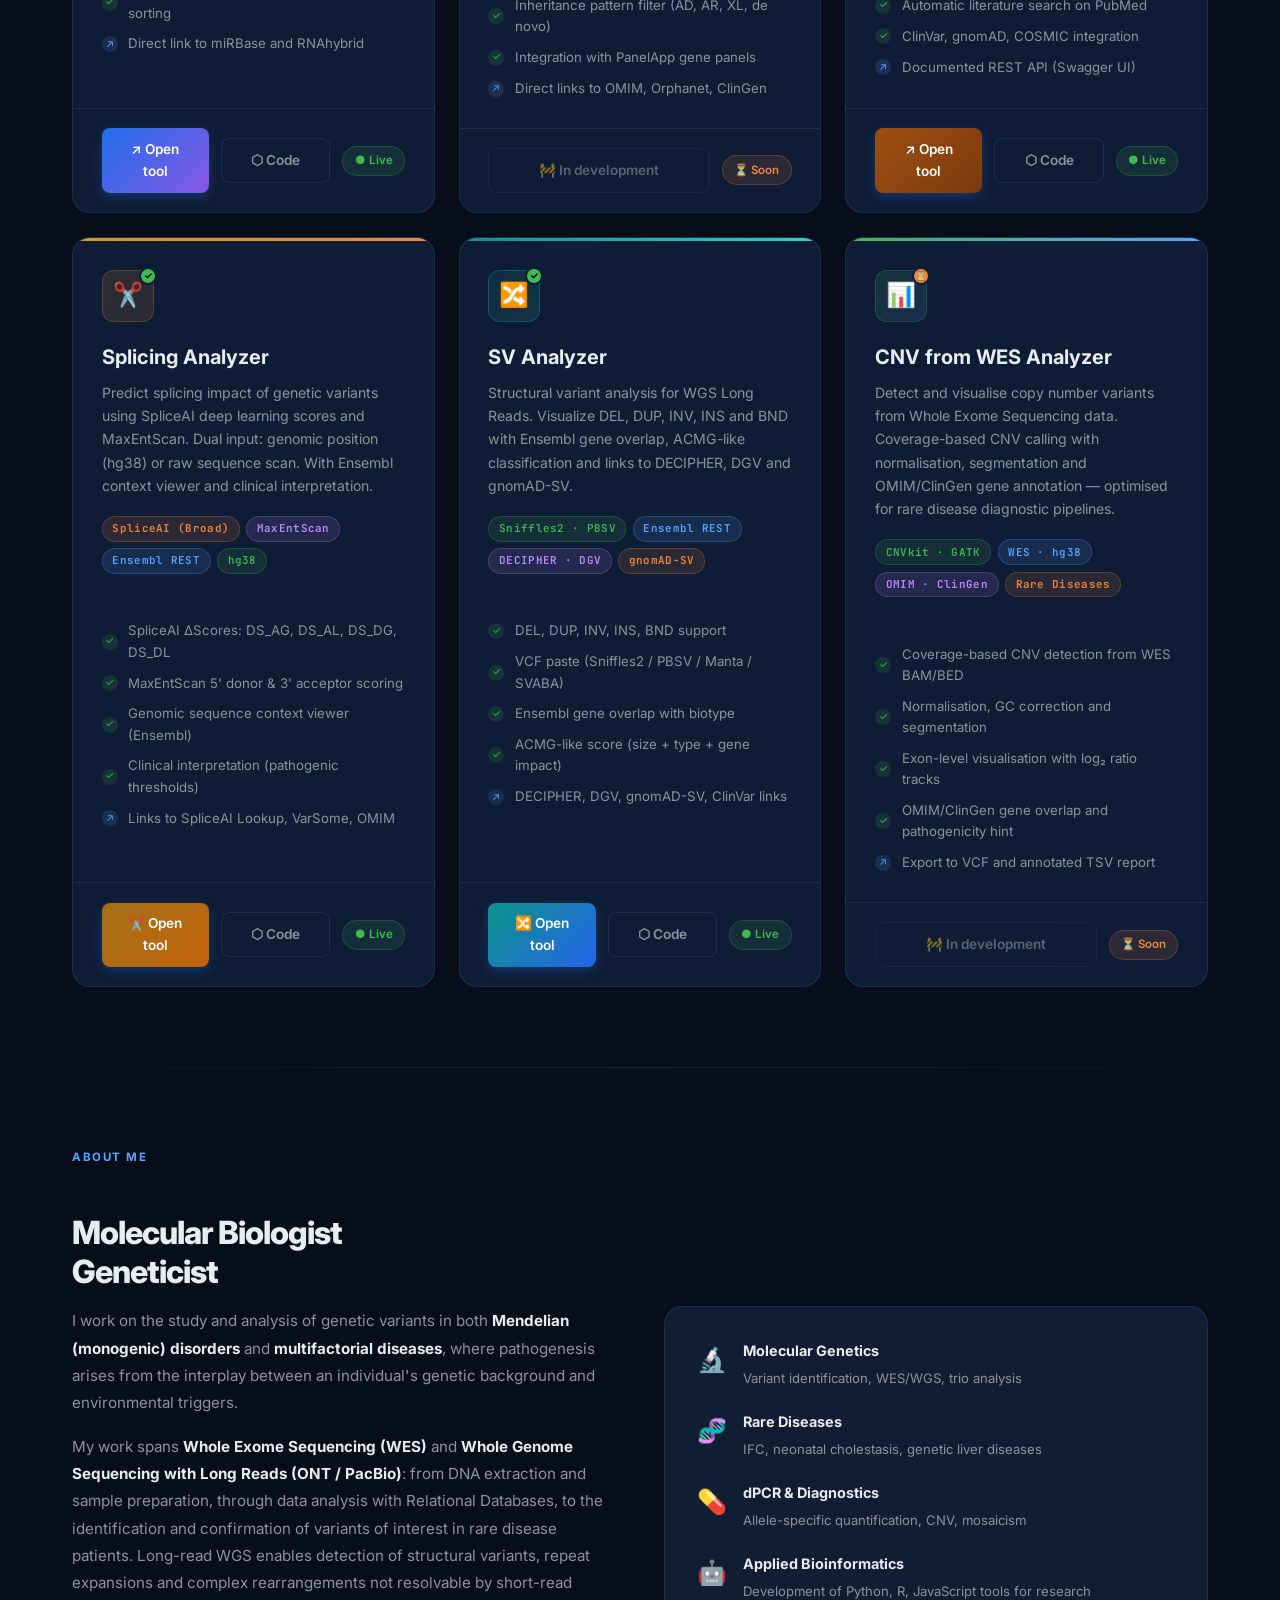
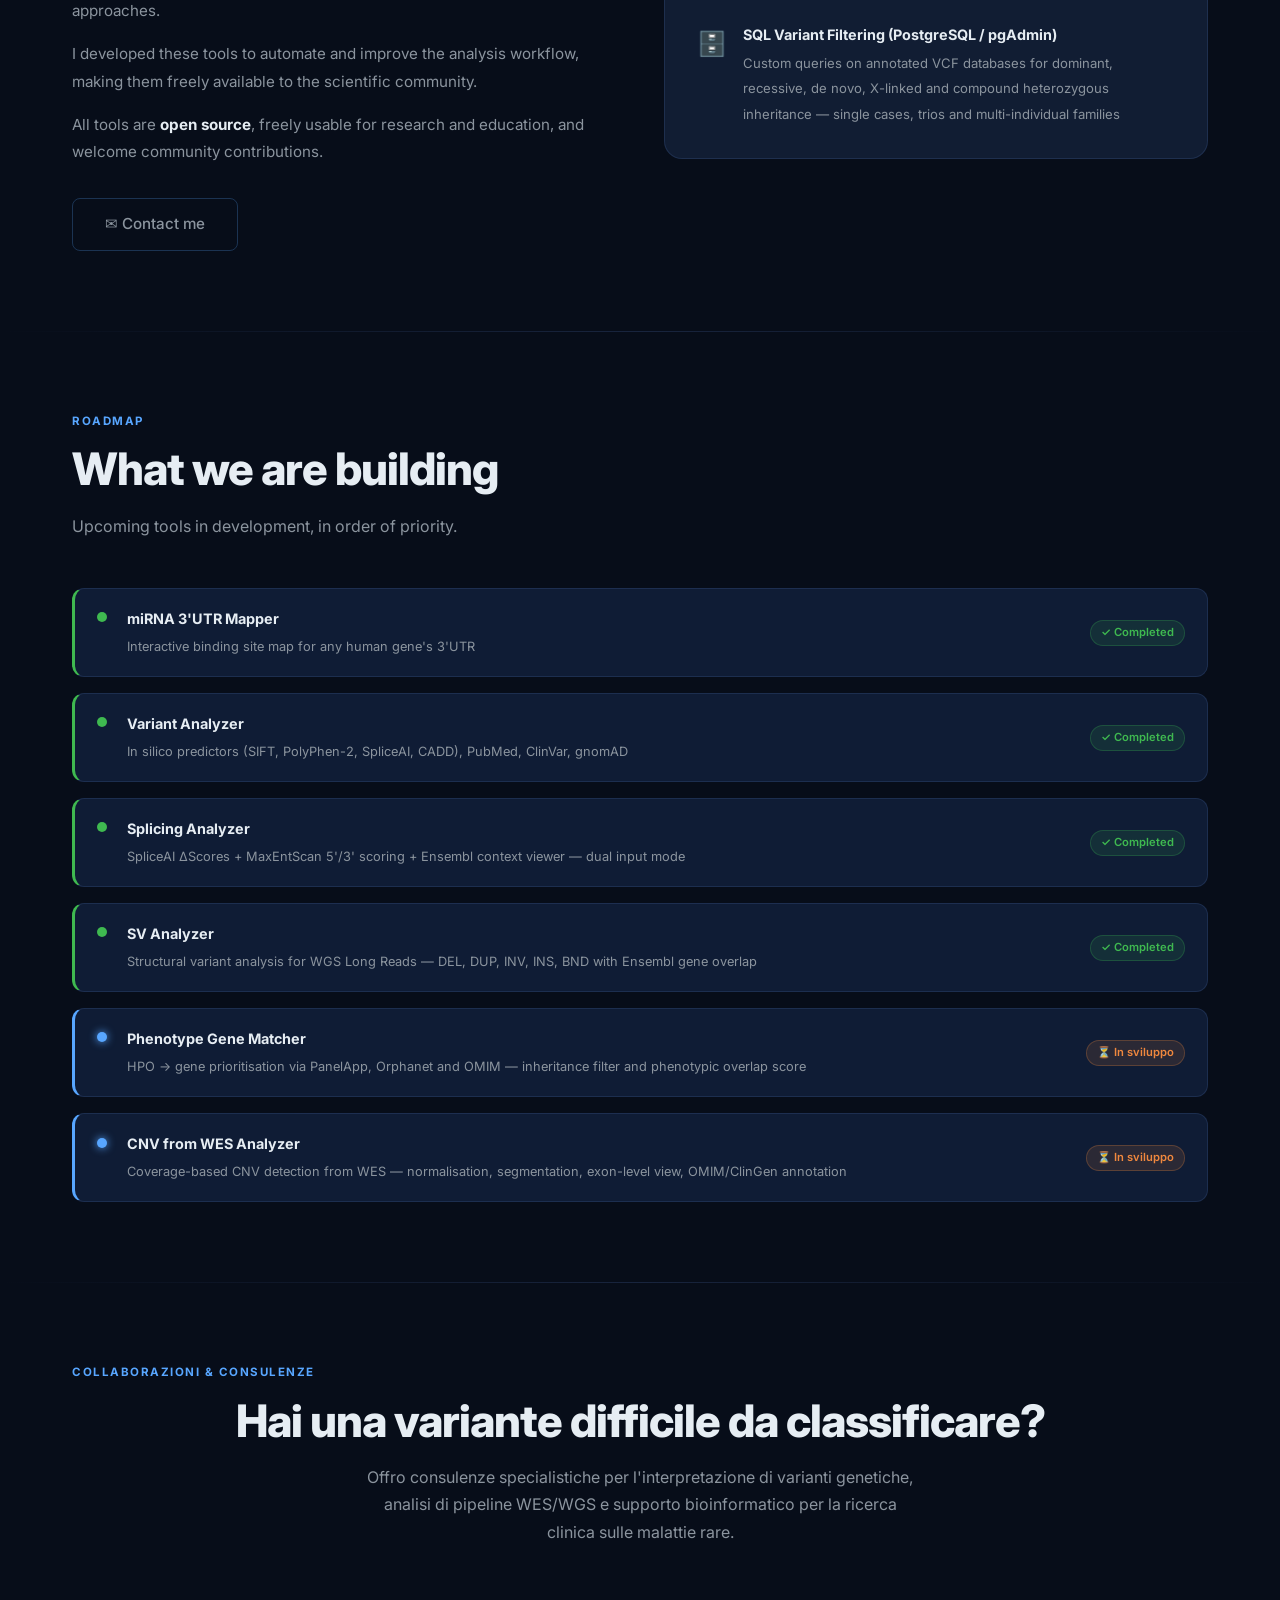
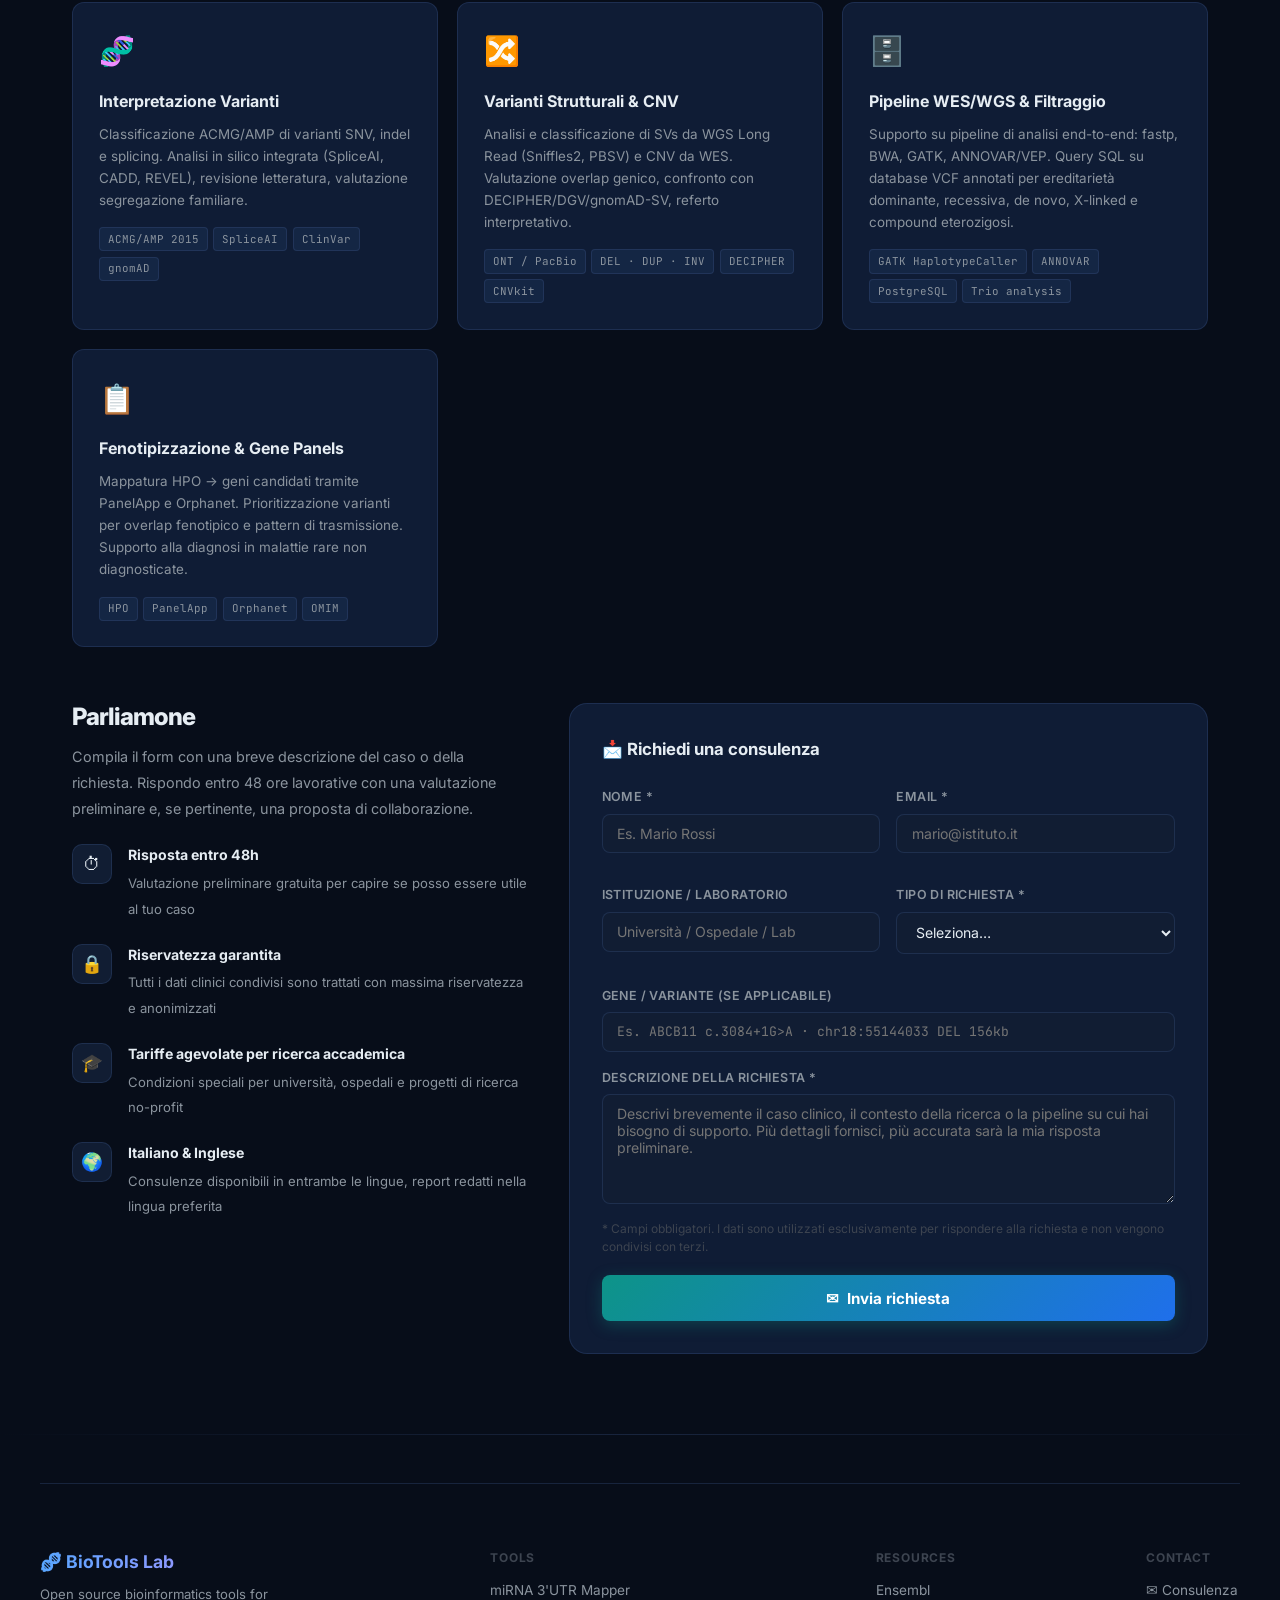
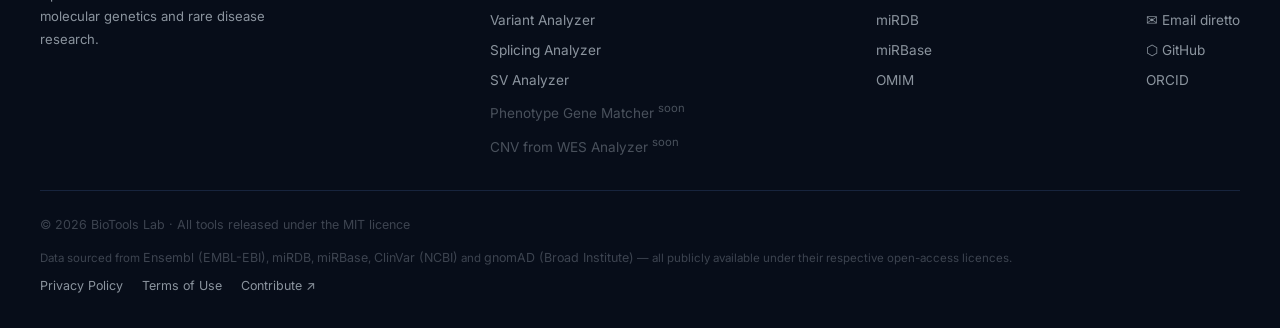
==== commit 03e9fb56: "Implement consulting section with services and contact form Added a consulting section with service " ====
--- a/biotools-homepage/index.html
+++ b/biotools-homepage/index.html
@@ -897,6 +897,247 @@
             color: var(--accent)
         }
 
+        /* ── CONSULTING SECTION ── */
+        .consulting-hero {
+            text-align: center;
+            margin-bottom: 3.5rem
+        }
+
+        .consulting-services {
+            display: grid;
+            grid-template-columns: repeat(auto-fit, minmax(280px, 1fr));
+            gap: 1.2rem;
+            margin-bottom: 3.5rem
+        }
+
+        .service-card {
+            background: var(--card);
+            border: 1px solid var(--border);
+            border-radius: var(--rm);
+            padding: 1.6rem;
+            transition: all var(--tr);
+            position: relative;
+            overflow: hidden
+        }
+
+        .service-card::before {
+            content: '';
+            position: absolute;
+            top: 0; left: 0; right: 0;
+            height: 2px;
+            background: var(--grad1);
+            opacity: 0;
+            transition: opacity var(--tr)
+        }
+
+        .service-card:hover {
+            border-color: var(--border-glow);
+            transform: translateY(-3px);
+            box-shadow: var(--glow-blue)
+        }
+
+        .service-card:hover::before { opacity: 1 }
+
+        .service-card.green::before { background: linear-gradient(90deg, var(--accent3), var(--accent)) }
+        .service-card.green:hover { box-shadow: 0 0 40px rgba(63,185,80,0.1) }
+        .service-card.orange::before { background: linear-gradient(90deg, var(--accent4), var(--red)) }
+        .service-card.orange:hover { box-shadow: 0 0 40px rgba(240,136,62,0.1) }
+        .service-card.purple::before { background: linear-gradient(90deg, var(--accent2), var(--accent)) }
+
+        .svc-icon {
+            font-size: 1.8rem;
+            margin-bottom: .9rem;
+            display: block
+        }
+
+        .svc-title {
+            font-size: 1rem;
+            font-weight: 700;
+            margin-bottom: .5rem;
+            color: var(--text)
+        }
+
+        .svc-desc {
+            font-size: .84rem;
+            color: var(--text2);
+            line-height: 1.65;
+            margin-bottom: 1rem
+        }
+
+        .svc-tags {
+            display: flex;
+            flex-wrap: wrap;
+            gap: .35rem
+        }
+
+        .svc-tag {
+            font-size: .68rem;
+            font-family: 'JetBrains Mono', monospace;
+            padding: .15rem .5rem;
+            border-radius: 4px;
+            background: rgba(88,166,255,0.08);
+            color: var(--text2);
+            border: 1px solid var(--border)
+        }
+
+        /* ── CONTACT FORM ── */
+        .contact-wrap {
+            display: grid;
+            grid-template-columns: 1fr 1.4fr;
+            gap: 2.5rem;
+            align-items: start
+        }
+
+        @media(max-width: 768px) {
+            .contact-wrap { grid-template-columns: 1fr }
+        }
+
+        .contact-info {
+            display: flex;
+            flex-direction: column;
+            gap: 1.4rem
+        }
+
+        .contact-info-item {
+            display: flex;
+            gap: 1rem;
+            align-items: flex-start
+        }
+
+        .ci-icon {
+            width: 40px;
+            height: 40px;
+            border-radius: 10px;
+            display: flex;
+            align-items: center;
+            justify-content: center;
+            font-size: 1.1rem;
+            flex-shrink: 0;
+            background: var(--bg3);
+            border: 1px solid var(--border)
+        }
+
+        .ci-text strong {
+            display: block;
+            font-size: .88rem;
+            color: var(--text);
+            margin-bottom: .2rem
+        }
+
+        .ci-text span {
+            font-size: .82rem;
+            color: var(--text2);
+            line-height: 1.6
+        }
+
+        .contact-form-box {
+            background: var(--card);
+            border: 1px solid var(--border);
+            border-radius: var(--r);
+            padding: 2rem;
+        }
+
+        .contact-form-box h3 {
+            font-size: 1.05rem;
+            font-weight: 700;
+            margin-bottom: 1.5rem;
+            color: var(--text)
+        }
+
+        .form-row {
+            display: grid;
+            grid-template-columns: 1fr 1fr;
+            gap: 1rem;
+            margin-bottom: 1rem
+        }
+
+        @media(max-width: 520px) {
+            .form-row { grid-template-columns: 1fr }
+        }
+
+        .form-group {
+            display: flex;
+            flex-direction: column;
+            gap: .4rem;
+            margin-bottom: 1rem
+        }
+
+        .form-group label {
+            font-size: .78rem;
+            font-weight: 600;
+            color: var(--text2);
+            text-transform: uppercase;
+            letter-spacing: .4px
+        }
+
+        .form-group input,
+        .form-group select,
+        .form-group textarea {
+            background: var(--bg3);
+            border: 1px solid var(--border);
+            border-radius: var(--rs);
+            color: var(--text);
+            font-family: 'Inter', sans-serif;
+            font-size: .88rem;
+            padding: .65rem .9rem;
+            transition: border-color var(--tr), box-shadow var(--tr);
+            outline: none;
+            width: 100%
+        }
+
+        .form-group input:focus,
+        .form-group select:focus,
+        .form-group textarea:focus {
+            border-color: rgba(88,166,255,0.5);
+            box-shadow: 0 0 0 3px rgba(88,166,255,0.08)
+        }
+
+        .form-group select option { background: var(--bg2) }
+
+        .form-group textarea { resize: vertical; min-height: 110px }
+
+        .form-note {
+            font-size: .75rem;
+            color: var(--text3);
+            margin-bottom: 1.2rem;
+            line-height: 1.5
+        }
+
+        .btn-submit {
+            width: 100%;
+            padding: .85rem;
+            background: linear-gradient(135deg, #0d9488, #1f6feb);
+            border: none;
+            border-radius: var(--rs);
+            color: white;
+            font-family: 'Inter', sans-serif;
+            font-size: .95rem;
+            font-weight: 700;
+            cursor: pointer;
+            transition: all var(--tr);
+            box-shadow: 0 4px 16px rgba(13,148,136,0.3);
+            display: flex;
+            align-items: center;
+            justify-content: center;
+            gap: .5rem
+        }
+
+        .btn-submit:hover {
+            transform: translateY(-2px);
+            box-shadow: 0 8px 28px rgba(13,148,136,0.45)
+        }
+
+        .form-success {
+            display: none;
+            text-align: center;
+            padding: 2rem;
+            color: var(--accent3)
+        }
+
+        .form-success .success-icon { font-size: 2.5rem; margin-bottom: .75rem; display: block }
+        .form-success h4 { font-size: 1.1rem; margin-bottom: .5rem }
+        .form-success p { font-size: .85rem; color: var(--text2) }
+
         /* ── DIVIDER ── */
         .divider {
             height: 1px;
@@ -949,6 +1190,7 @@
                 <a href="#tools">Tools</a>
                 <a href="#about">About</a>
                 <a href="#roadmap">Roadmap</a>
+                <a href="#consulting" class="nav-btn" style="background:rgba(63,185,80,0.12);border-color:rgba(63,185,80,0.3);color:var(--accent3)">✉ Consulenza</a>
                 <a href="https://github.com" target="_blank" class="nav-btn">⬡ GitHub</a>
             </div>
         </div>
@@ -976,8 +1218,8 @@
 
             <div class="stats-bar">
                 <div class="stat">
-                    <div class="stat-num">5</div>
-                    <div class="stat-label">Active tools</div>
+                    <div class="stat-num">6</div>
+                    <div class="stat-label">Tools (3 live · 2 soon)</div>
                 </div>
                 <div class="stat">
                     <div class="stat-num">100%</div>
@@ -1047,48 +1289,45 @@
                     </div>
                 </div>
 
-                <!-- CARD 2: dPCR Analyzer -->
+                <!-- CARD 2: Phenotype Gene Matcher -->
                 <div class="tool-card purple">
-                    <div class="card-top-strip strip-green"></div>
+                    <div class="card-top-strip" style="background:linear-gradient(90deg,#bc8cff,#58a6ff)"></div>
                     <div class="card-header">
                         <div class="card-icon"
-                            style="background:linear-gradient(135deg,rgba(63,185,80,0.15),rgba(31,111,235,0.15));border:1px solid rgba(63,185,80,0.2)">
-                            🔬
-                            <span class="card-icon-badge badge-live">✓</span>
-                        </div>
-                        <div class="card-title">dPCR Analyzer</div>
-                        <p class="card-desc">Automated analysis and visualisation of digital PCR results from QIAcuity.
-                            PDF data extraction, concentration calculation, charts and reports. Supports CNV and rare
-                            mutation experiments.</p>
+                            style="background:linear-gradient(135deg,rgba(188,140,255,0.15),rgba(88,166,255,0.12));border:1px solid rgba(188,140,255,0.25)">
+                            🧩
+                            <span class="card-icon-badge badge-soon">⏳</span>
+                        </div>
+                        <div class="card-title">Phenotype Gene Matcher</div>
+                        <p class="card-desc">Map HPO phenotype terms to candidate genes via PanelApp, Orphanet and OMIM.
+                            Prioritise variants by phenotypic overlap score, inheritance pattern and disease association strength.</p>
                         <div class="card-tags">
-                            <span class="tag tag-green">R / Shiny</span>
-                            <span class="tag tag-blue">PDF Parser</span>
-                            <span class="tag tag-orange">QIAcuity</span>
-                            <span class="tag tag-green">CNV Analysis</span>
+                            <span class="tag tag-purple">HPO · OMIM</span>
+                            <span class="tag tag-blue">PanelApp</span>
+                            <span class="tag tag-purple">Orphanet</span>
+                            <span class="tag tag-green">Rare Diseases</span>
                         </div>
                     </div>
                     <div class="card-features">
                         <div class="feature">
-                            <div class="fi fi-green">✓</div>Automatic QIAcuity PDF parsing (v2 and v3)
-                        </div>
-                        <div class="feature">
-                            <div class="fi fi-green">✓</div>Concentration calculation copies/µL with 95% CI
-                        </div>
-                        <div class="feature">
-                            <div class="fi fi-green">✓</div>Interactive charts for each sample
-                        </div>
-                        <div class="feature">
-                            <div class="fi fi-green">✓</div>Data export in CSV and automatic report
-                        </div>
-                        <div class="feature">
-                            <div class="fi fi-blue">↗</div>Also available on GitHub
+                            <div class="fi fi-green">✓</div>HPO term autocomplete and hierarchy traversal
+                        </div>
+                        <div class="feature">
+                            <div class="fi fi-green">✓</div>Gene prioritisation by phenotypic overlap score
+                        </div>
+                        <div class="feature">
+                            <div class="fi fi-green">✓</div>Inheritance pattern filter (AD, AR, XL, de novo)
+                        </div>
+                        <div class="feature">
+                            <div class="fi fi-green">✓</div>Integration with PanelApp gene panels
+                        </div>
+                        <div class="feature">
+                            <div class="fi fi-blue">↗</div>Direct links to OMIM, Orphanet, ClinGen
                         </div>
                     </div>
                     <div class="card-footer">
-                        <a href="https://github.com" target="_blank" class="card-link card-link-primary purple-btn">⬡
-                            Download from GitHub</a>
-                        <a href="https://shinyapps.io" target="_blank" class="card-link card-link-secondary">▶ Demo</a>
-                        <span class="card-status status-live">● Live</span>
+                        <span class="card-link card-link-secondary" style="cursor:default;opacity:.6">🚧 In development</span>
+                        <span class="card-status status-soon">⏳ Soon</span>
                     </div>
                 </div>
 
@@ -1130,7 +1369,7 @@
                         </div>
                     </div>
                     <div class="card-footer">
-                        <a href="http://localhost:8000" target="_blank" class="card-link card-link-primary"
+                        <a href="https://variant-analyzer.onrender.com" target="_blank" class="card-link card-link-primary"
                             style="background:linear-gradient(135deg,#9e4e12,#7a3a0d)">↗ Open tool</a>
                         <a href="https://github.com" target="_blank" class="card-link card-link-secondary">⬡ Code</a>
                         <span class="card-status status-live">● Live</span>
@@ -1224,6 +1463,49 @@
                             style="background:linear-gradient(135deg,#0d9488,#2563eb)">&#x1F500; Open tool</a>
                         <a href="https://github.com" target="_blank" class="card-link card-link-secondary">&#x2B21; Code</a>
                         <span class="card-status status-live">&#9679; Live</span>
+                    </div>
+                </div>
+
+                <!-- CARD 6: CNV from WES Analyzer -->
+                <div class="tool-card">
+                    <div class="card-top-strip" style="background:linear-gradient(90deg,#3fb950,#58a6ff)"></div>
+                    <div class="card-header">
+                        <div class="card-icon"
+                            style="background:linear-gradient(135deg,rgba(63,185,80,0.15),rgba(88,166,255,0.12));border:1px solid rgba(63,185,80,0.25)">
+                            📊
+                            <span class="card-icon-badge badge-soon">⏳</span>
+                        </div>
+                        <div class="card-title">CNV from WES Analyzer</div>
+                        <p class="card-desc">Detect and visualise copy number variants from Whole Exome Sequencing data.
+                            Coverage-based CNV calling with normalisation, segmentation and OMIM/ClinGen gene annotation
+                            — optimised for rare disease diagnostic pipelines.</p>
+                        <div class="card-tags">
+                            <span class="tag tag-green">CNVkit · GATK</span>
+                            <span class="tag tag-blue">WES · hg38</span>
+                            <span class="tag tag-purple">OMIM · ClinGen</span>
+                            <span class="tag tag-orange">Rare Diseases</span>
+                        </div>
+                    </div>
+                    <div class="card-features">
+                        <div class="feature">
+                            <div class="fi fi-green">✓</div>Coverage-based CNV detection from WES BAM/BED
+                        </div>
+                        <div class="feature">
+                            <div class="fi fi-green">✓</div>Normalisation, GC correction and segmentation
+                        </div>
+                        <div class="feature">
+                            <div class="fi fi-green">✓</div>Exon-level visualisation with log₂ ratio tracks
+                        </div>
+                        <div class="feature">
+                            <div class="fi fi-green">✓</div>OMIM/ClinGen gene overlap and pathogenicity hint
+                        </div>
+                        <div class="feature">
+                            <div class="fi fi-blue">↗</div>Export to VCF and annotated TSV report
+                        </div>
+                    </div>
+                    <div class="card-footer">
+                        <span class="card-link card-link-secondary" style="cursor:default;opacity:.6">🚧 In development</span>
+                        <span class="card-status status-soon">⏳ Soon</span>
                     </div>
                 </div>
 
@@ -1257,7 +1539,7 @@
                         available to the scientific community.</p>
                     <p>All tools are <strong>open source</strong>, freely usable for research and education, and welcome
                         community contributions.</p>
-                    <a href="mailto:your@email.com" class="btn-outline" style="margin-top:1rem;width:fit-content">✉
+                    <a href="biotools.genetics@gmail.com:your@email.com" class="btn-outline" style="margin-top:1rem;width:fit-content">✉
                         Contact me</a>
                 </div>
                 <div class="about-card">
@@ -1324,14 +1606,6 @@
                 <div class="roadmap-item done">
                     <div class="roadmap-dot"></div>
                     <div class="roadmap-info">
-                        <strong>dPCR Analyzer v1.0</strong>
-                        <span>Automatic analysis of QIAcuity results, concentration calculation and reports</span>
-                    </div>
-                    <span class="roadmap-badge status-live">✓ Completed</span>
-                </div>
-                <div class="roadmap-item done">
-                    <div class="roadmap-dot"></div>
-                    <div class="roadmap-info">
                         <strong>Variant Analyzer</strong>
                         <span>In silico predictors (SIFT, PolyPhen-2, SpliceAI, CADD), PubMed, ClinVar, gnomAD</span>
                     </div>
@@ -1353,9 +1627,182 @@
                     </div>
                     <span class="roadmap-badge status-live">✓ Completed</span>
                 </div>
+                <div class="roadmap-item active">
+                    <div class="roadmap-dot"></div>
+                    <div class="roadmap-info">
+                        <strong>Phenotype Gene Matcher</strong>
+                        <span>HPO → gene prioritisation via PanelApp, Orphanet and OMIM — inheritance filter and phenotypic overlap score</span>
+                    </div>
+                    <span class="roadmap-badge status-soon">⏳ In sviluppo</span>
+                </div>
+                <div class="roadmap-item active">
+                    <div class="roadmap-dot"></div>
+                    <div class="roadmap-info">
+                        <strong>CNV from WES Analyzer</strong>
+                        <span>Coverage-based CNV detection from WES — normalisation, segmentation, exon-level view, OMIM/ClinGen annotation</span>
+                    </div>
+                    <span class="roadmap-badge status-soon">⏳ In sviluppo</span>
+                </div>
                 
         </div>
     </section>
+
+    <div class="divider"></div>
+
+    <!-- CONSULTING SECTION -->
+    <section id="consulting">
+        <div class="wrap">
+            <div class="section-label">Collaborazioni & Consulenze</div>
+            <div class="consulting-hero">
+                <div class="section-title">Hai una variante difficile da classificare?</div>
+                <p class="section-sub" style="margin:0 auto">Offro consulenze specialistiche per l'interpretazione di varianti genetiche, analisi di pipeline WES/WGS e supporto bioinformatico per la ricerca clinica sulle malattie rare.</p>
+            </div>
+
+            <!-- SERVICE CARDS -->
+            <div class="consulting-services">
+                <div class="service-card green">
+                    <span class="svc-icon">🧬</span>
+                    <div class="svc-title">Interpretazione Varianti</div>
+                    <p class="svc-desc">Classificazione ACMG/AMP di varianti SNV, indel e splicing. Analisi in silico integrata (SpliceAI, CADD, REVEL), revisione letteratura, valutazione segregazione familiare.</p>
+                    <div class="svc-tags">
+                        <span class="svc-tag">ACMG/AMP 2015</span>
+                        <span class="svc-tag">SpliceAI</span>
+                        <span class="svc-tag">ClinVar</span>
+                        <span class="svc-tag">gnomAD</span>
+                    </div>
+                </div>
+                <div class="service-card">
+                    <span class="svc-icon">🔀</span>
+                    <div class="svc-title">Varianti Strutturali & CNV</div>
+                    <p class="svc-desc">Analisi e classificazione di SVs da WGS Long Read (Sniffles2, PBSV) e CNV da WES. Valutazione overlap genico, confronto con DECIPHER/DGV/gnomAD-SV, referto interpretativo.</p>
+                    <div class="svc-tags">
+                        <span class="svc-tag">ONT / PacBio</span>
+                        <span class="svc-tag">DEL · DUP · INV</span>
+                        <span class="svc-tag">DECIPHER</span>
+                        <span class="svc-tag">CNVkit</span>
+                    </div>
+                </div>
+                <div class="service-card orange">
+                    <span class="svc-icon">🗄️</span>
+                    <div class="svc-title">Pipeline WES/WGS & Filtraggio</div>
+                    <p class="svc-desc">Supporto su pipeline di analisi end-to-end: fastp, BWA, GATK, ANNOVAR/VEP. Query SQL su database VCF annotati per ereditarietà dominante, recessiva, de novo, X-linked e compound eterozigosi.</p>
+                    <div class="svc-tags">
+                        <span class="svc-tag">GATK HaplotypeCaller</span>
+                        <span class="svc-tag">ANNOVAR</span>
+                        <span class="svc-tag">PostgreSQL</span>
+                        <span class="svc-tag">Trio analysis</span>
+                    </div>
+                </div>
+                <div class="service-card purple">
+                    <span class="svc-icon">📋</span>
+                    <div class="svc-title">Fenotipizzazione & Gene Panels</div>
+                    <p class="svc-desc">Mappatura HPO → geni candidati tramite PanelApp e Orphanet. Prioritizzazione varianti per overlap fenotipico e pattern di trasmissione. Supporto alla diagnosi in malattie rare non diagnosticate.</p>
+                    <div class="svc-tags">
+                        <span class="svc-tag">HPO</span>
+                        <span class="svc-tag">PanelApp</span>
+                        <span class="svc-tag">Orphanet</span>
+                        <span class="svc-tag">OMIM</span>
+                    </div>
+                </div>
+            </div>
+
+            <!-- CONTACT FORM + INFO -->
+            <div class="contact-wrap">
+
+                <!-- Left: info -->
+                <div class="contact-info">
+                    <div>
+                        <div class="section-title" style="font-size:1.5rem;margin-bottom:.75rem">Parliamone</div>
+                        <p style="font-size:.9rem;color:var(--text2);line-height:1.8">Compila il form con una breve descrizione del caso o della richiesta. Rispondo entro 48 ore lavorative con una valutazione preliminare e, se pertinente, una proposta di collaborazione.</p>
+                    </div>
+                    <div class="contact-info-item">
+                        <div class="ci-icon">⏱</div>
+                        <div class="ci-text">
+                            <strong>Risposta entro 48h</strong>
+                            <span>Valutazione preliminare gratuita per capire se posso essere utile al tuo caso</span>
+                        </div>
+                    </div>
+                    <div class="contact-info-item">
+                        <div class="ci-icon">🔒</div>
+                        <div class="ci-text">
+                            <strong>Riservatezza garantita</strong>
+                            <span>Tutti i dati clinici condivisi sono trattati con massima riservatezza e anonimizzati</span>
+                        </div>
+                    </div>
+                    <div class="contact-info-item">
+                        <div class="ci-icon">🎓</div>
+                        <div class="ci-text">
+                            <strong>Tariffe agevolate per ricerca accademica</strong>
+                            <span>Condizioni speciali per università, ospedali e progetti di ricerca no-profit</span>
+                        </div>
+                    </div>
+                    <div class="contact-info-item">
+                        <div class="ci-icon">🌍</div>
+                        <div class="ci-text">
+                            <strong>Italiano & Inglese</strong>
+                            <span>Consulenze disponibili in entrambe le lingue, report redatti nella lingua preferita</span>
+                        </div>
+                    </div>
+                </div>
+
+                <!-- Right: form -->
+                <div class="contact-form-box">
+                    <h3>📩 Richiedi una consulenza</h3>
+                    <div id="contact-form">
+                        <div class="form-row">
+                            <div class="form-group">
+                                <label>Nome *</label>
+                                <input type="text" id="f-name" placeholder="Es. Mario Rossi" />
+                            </div>
+                            <div class="form-group">
+                                <label>Email *</label>
+                                <input type="email" id="f-email" placeholder="mario@istituto.it" />
+                            </div>
+                        </div>
+                        <div class="form-row">
+                            <div class="form-group">
+                                <label>Istituzione / Laboratorio</label>
+                                <input type="text" id="f-institution" placeholder="Università / Ospedale / Lab" />
+                            </div>
+                            <div class="form-group">
+                                <label>Tipo di richiesta *</label>
+                                <select id="f-type">
+                                    <option value="">Seleziona…</option>
+                                    <option>Interpretazione variante SNV/Indel</option>
+                                    <option>Interpretazione variante di splicing</option>
+                                    <option>Analisi variante strutturale / CNV</option>
+                                    <option>Supporto pipeline WES/WGS</option>
+                                    <option>Fenotipizzazione / gene panel</option>
+                                    <option>Collaborazione a progetto di ricerca</option>
+                                    <option>Altro</option>
+                                </select>
+                            </div>
+                        </div>
+                        <div class="form-group">
+                            <label>Gene / Variante (se applicabile)</label>
+                            <input type="text" id="f-variant" placeholder="Es. ABCB11 c.3084+1G>A · chr18:55144033 DEL 156kb" style="font-family:'JetBrains Mono',monospace;font-size:.82rem" />
+                        </div>
+                        <div class="form-group">
+                            <label>Descrizione della richiesta *</label>
+                            <textarea id="f-message" placeholder="Descrivi brevemente il caso clinico, il contesto della ricerca o la pipeline su cui hai bisogno di supporto. Più dettagli fornisci, più accurata sarà la mia risposta preliminare."></textarea>
+                        </div>
+                        <div class="form-note">* Campi obbligatori. I dati sono utilizzati esclusivamente per rispondere alla richiesta e non vengono condivisi con terzi.</div>
+                        <button class="btn-submit" onclick="submitConsultingForm()">
+                            <span>✉</span> Invia richiesta
+                        </button>
+                    </div>
+                    <div class="form-success" id="form-success">
+                        <span class="success-icon">✅</span>
+                        <h4>Richiesta inviata!</h4>
+                        <p>Grazie per avermi contattato. Riceverai una risposta all'indirizzo email indicato entro 48 ore lavorative.</p>
+                    </div>
+                </div>
+
+            </div>
+        </div>
+    </section>
+
+    <div class="divider"></div>
 
     <!-- FOOTER -->
     <footer>
@@ -1368,10 +1815,11 @@
                 <div class="footer-links-group">
                     <h4>Tools</h4>
                     <a href="../mirna-utr-mapper/index.html">miRNA 3'UTR Mapper</a>
-                    <a href="https://github.com">dPCR Analyzer</a>
-                    <a href="http://localhost:8000">Variant Analyzer</a>
+                    <a href="https://variant-analyzer.onrender.com">Variant Analyzer</a>
                     <a href="../splicing-analyzer/index.html">Splicing Analyzer</a>
                     <a href="../sv-analyzer/index.html">SV Analyzer</a>
+                    <a href="#" style="opacity:.5;cursor:default">Phenotype Gene Matcher <sup>soon</sup></a>
+                    <a href="#" style="opacity:.5;cursor:default">CNV from WES Analyzer <sup>soon</sup></a>
                 </div>
                 <div class="footer-links-group">
                     <h4>Resources</h4>
@@ -1382,7 +1830,8 @@
                 </div>
                 <div class="footer-links-group">
                     <h4>Contact</h4>
-                    <a href="mailto:your@email.com">✉ Email</a>
+                    <a href="#consulting">✉ Consulenza</a>
+                    <a href="biotools.genetics@gmail.com:your@email.com">✉ Email diretto</a>
                     <a href="https://github.com" target="_blank">⬡ GitHub</a>
                     <a href="https://orcid.org" target="_blank">ORCID</a>
                 </div>
@@ -1409,6 +1858,36 @@
         </div>
     </footer>
 
+    <script>
+        function submitConsultingForm() {
+            const name = document.getElementById('f-name').value.trim();
+            const email = document.getElementById('f-email').value.trim();
+            const type = document.getElementById('f-type').value;
+            const message = document.getElementById('f-message').value.trim();
+
+            if (!name || !email || !type || !message) {
+                alert('Per favore compila tutti i campi obbligatori (*).');
+                return;
+            }
+            if (!/^[^\s@]+@[^\s@]+\.[^\s@]+$/.test(email)) {
+                alert('Inserisci un indirizzo email valido.');
+                return;
+            }
+
+            // Build biotools.genetics@gmail.com link as fallback (replace with backend/Formspree when ready)
+            const institution = document.getElementById('f-institution').value.trim();
+            const variant = document.getElementById('f-variant').value.trim();
+            const subject = encodeURIComponent(`[BioTools Consulenza] ${type} – ${name}`);
+            const body = encodeURIComponent(
+                `Nome: ${name}\nEmail: ${email}\nIstituzione: ${institution || '—'}\nTipo: ${type}\nVariante/Gene: ${variant || '—'}\n\n${message}`
+            );
+            window.location.href = `biotools.genetics@gmail.com:your@email.com?subject=${subject}&body=${body}`;
+
+            // Show success state
+            document.getElementById('contact-form').style.display = 'none';
+            document.getElementById('form-success').style.display = 'block';
+        }
+    </script>
 </body>
 
-</html>+</html>
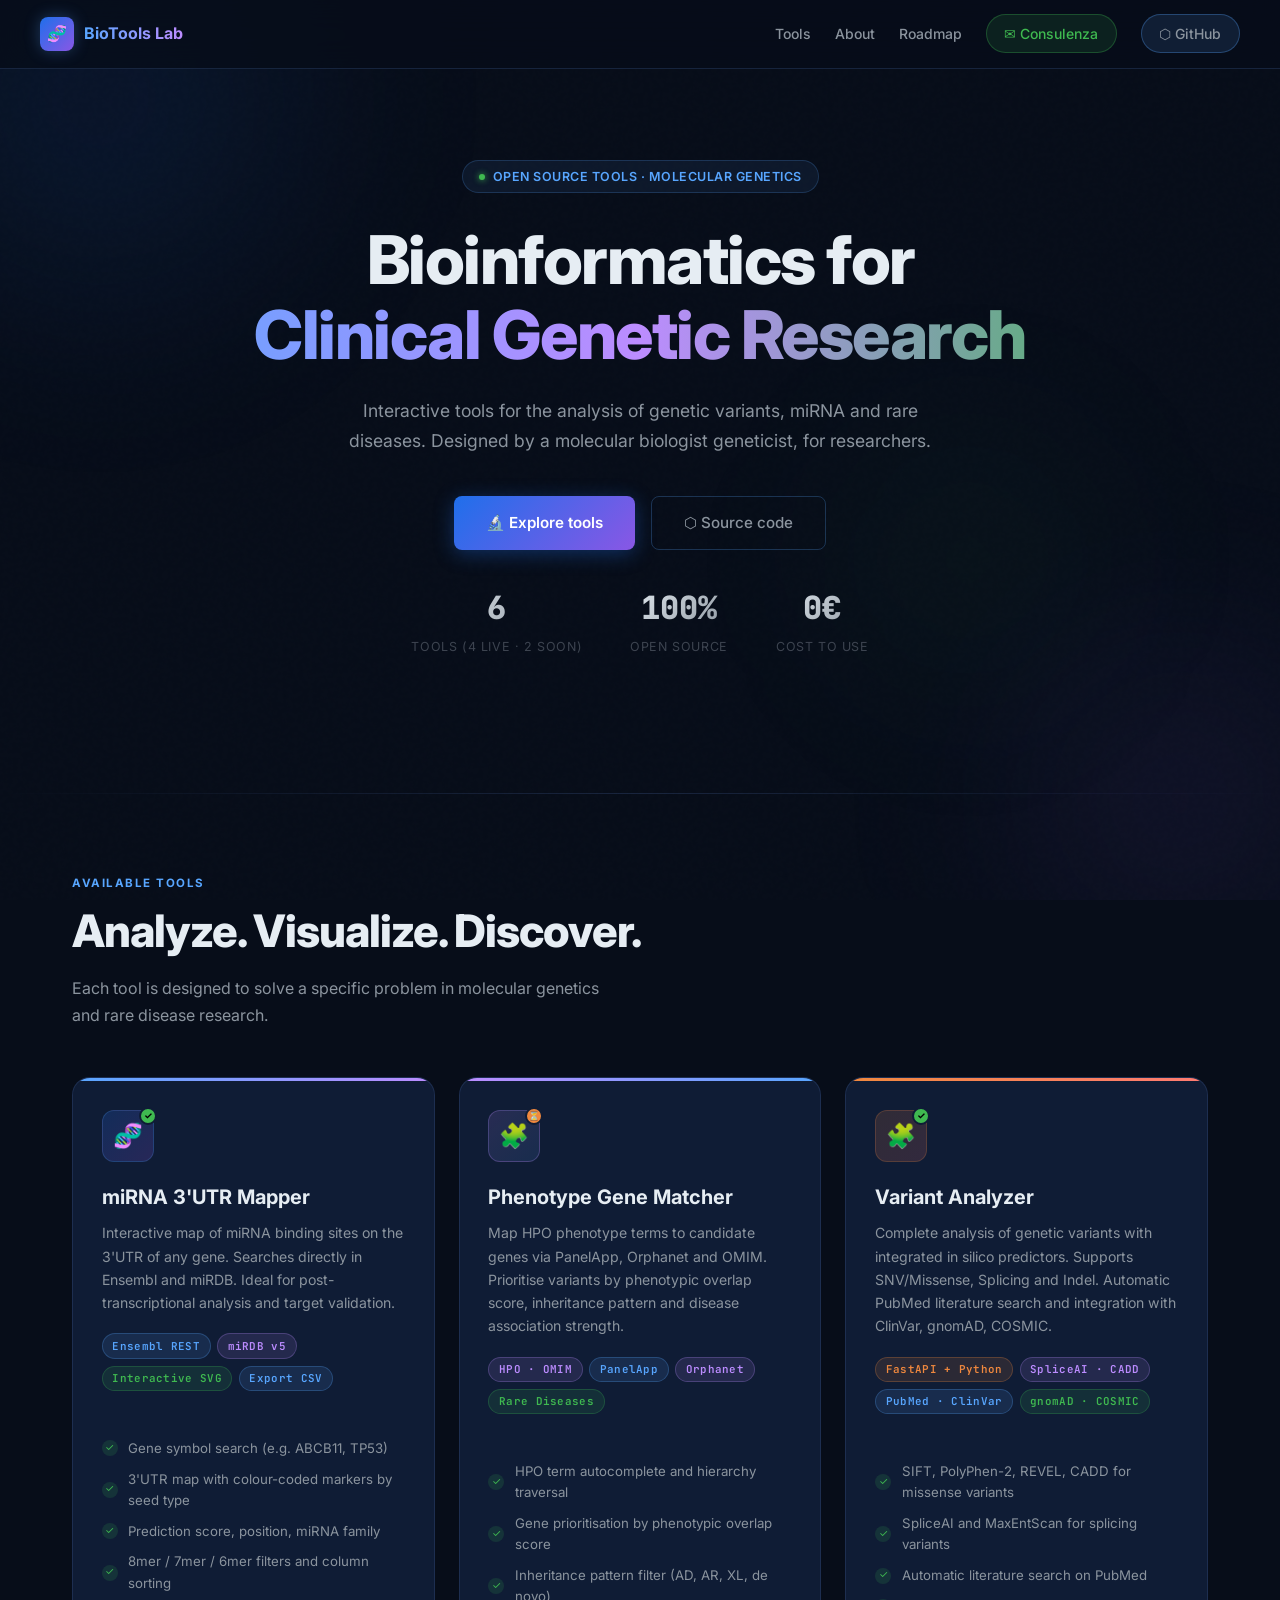
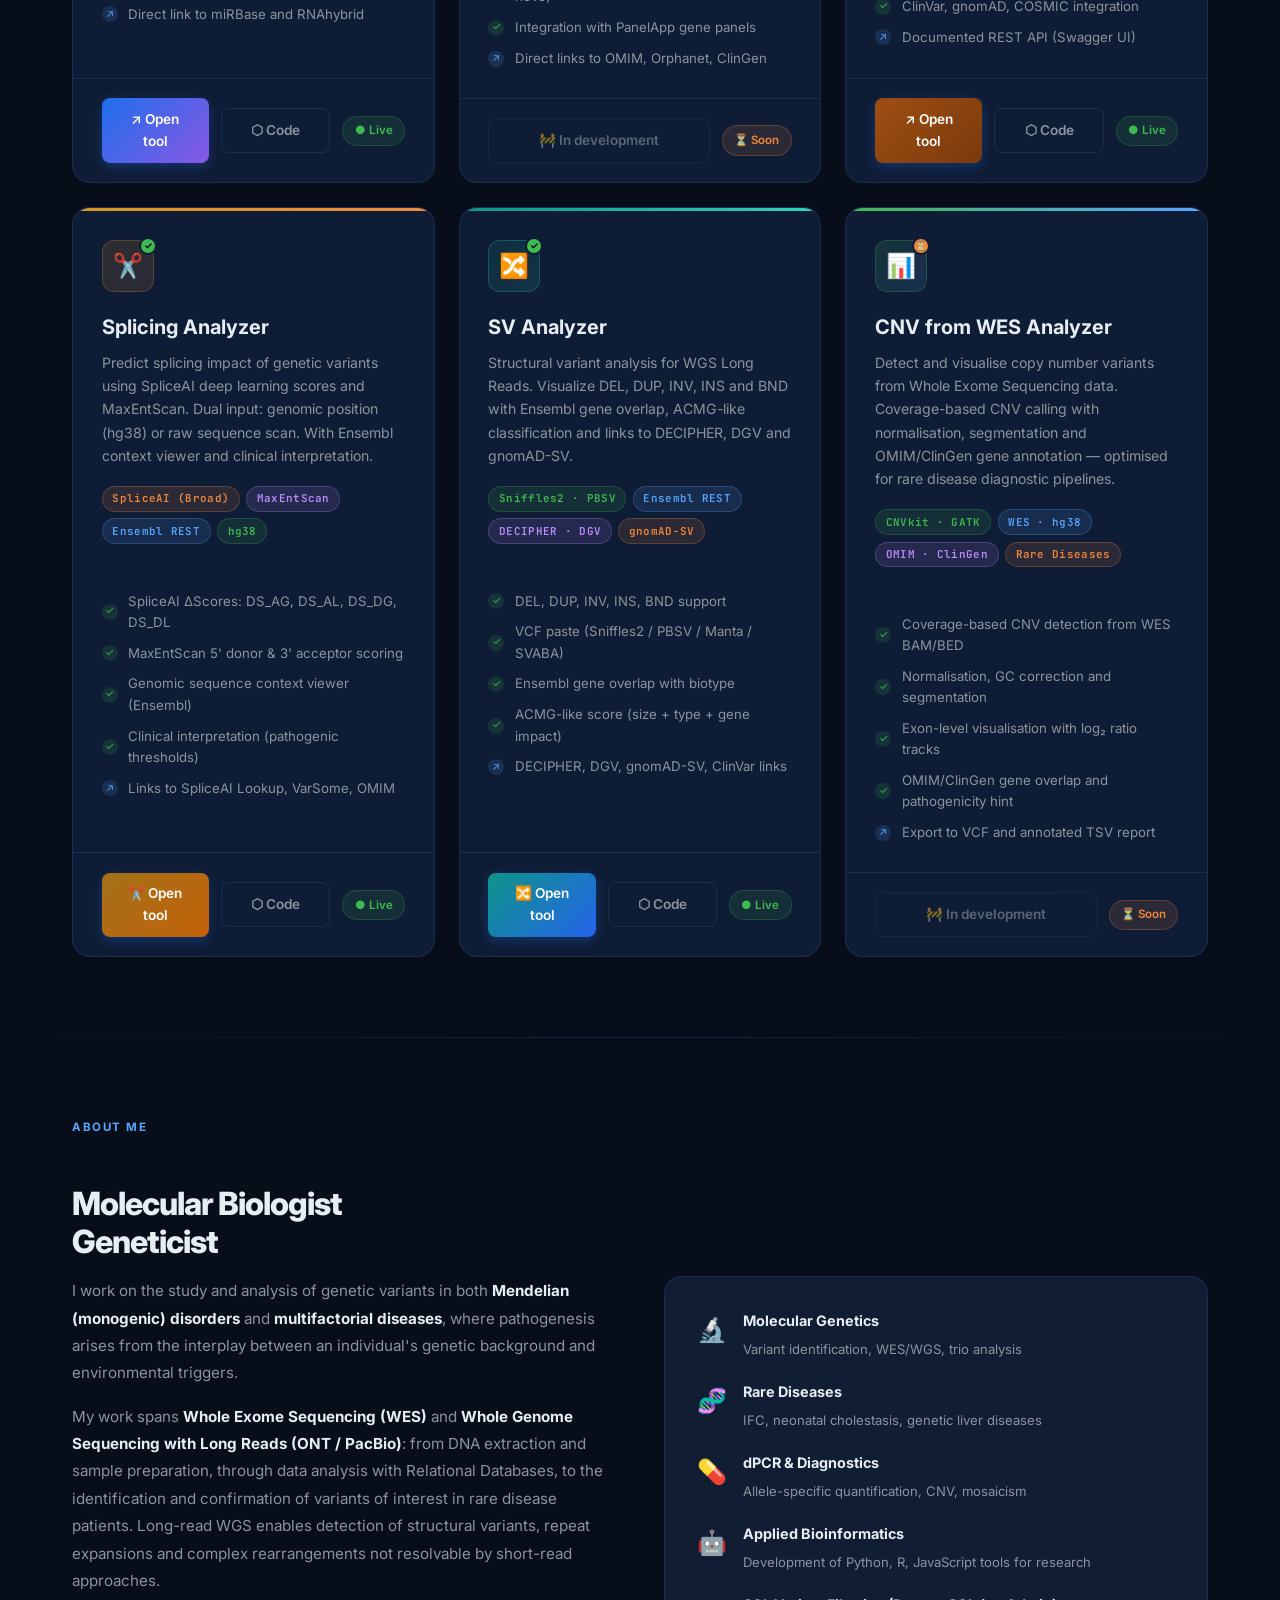
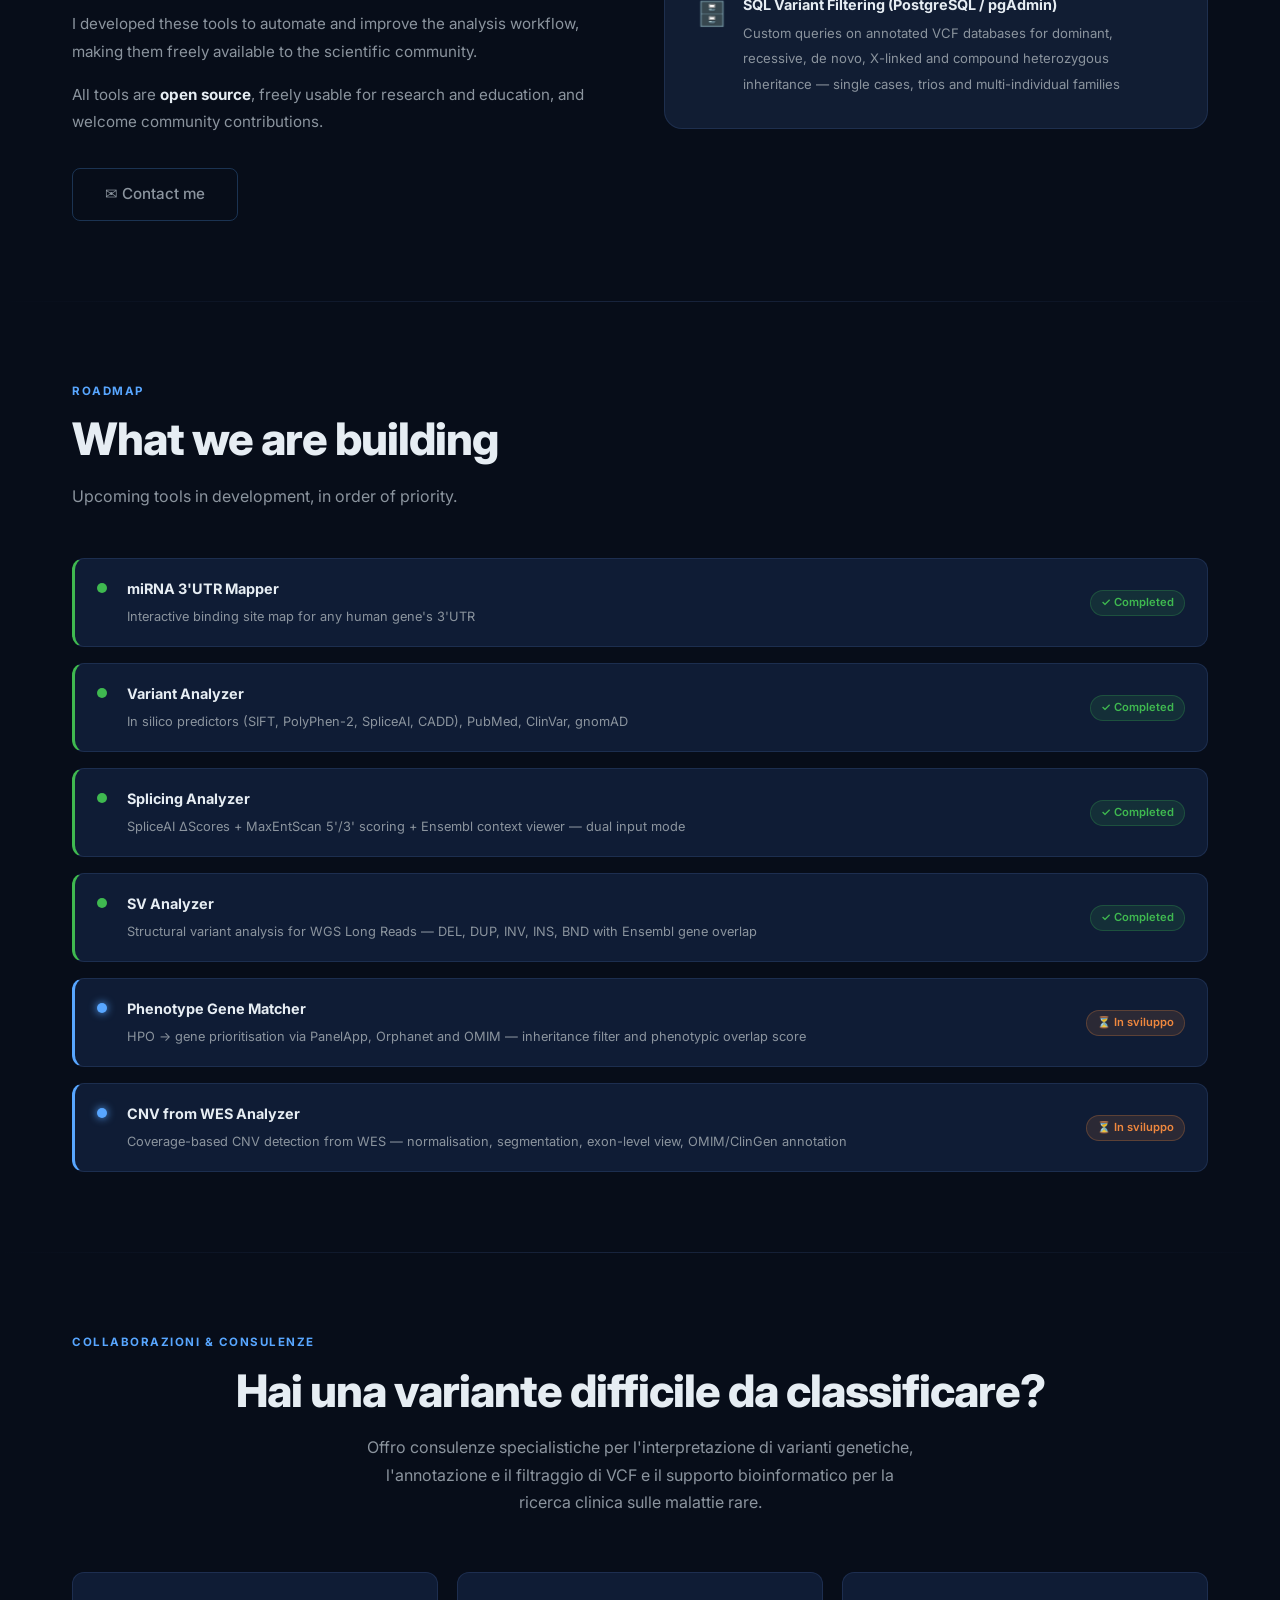
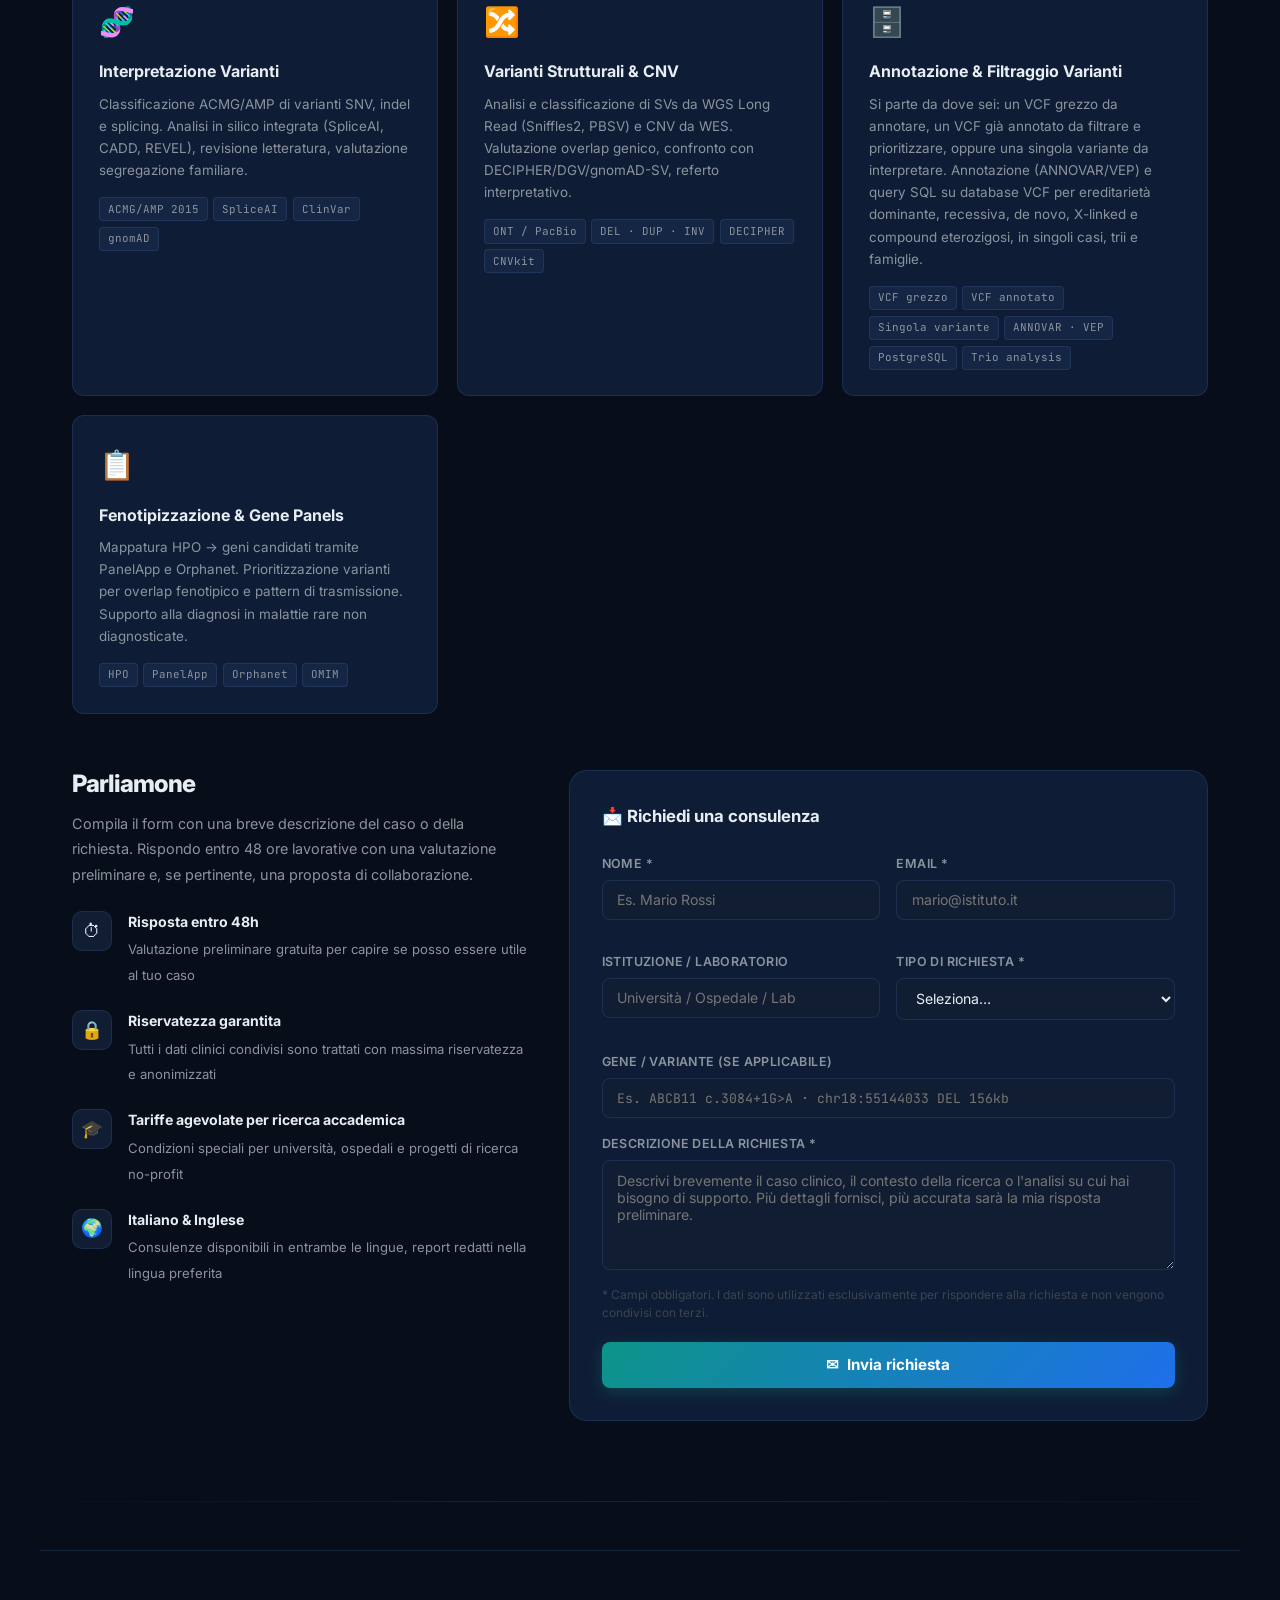
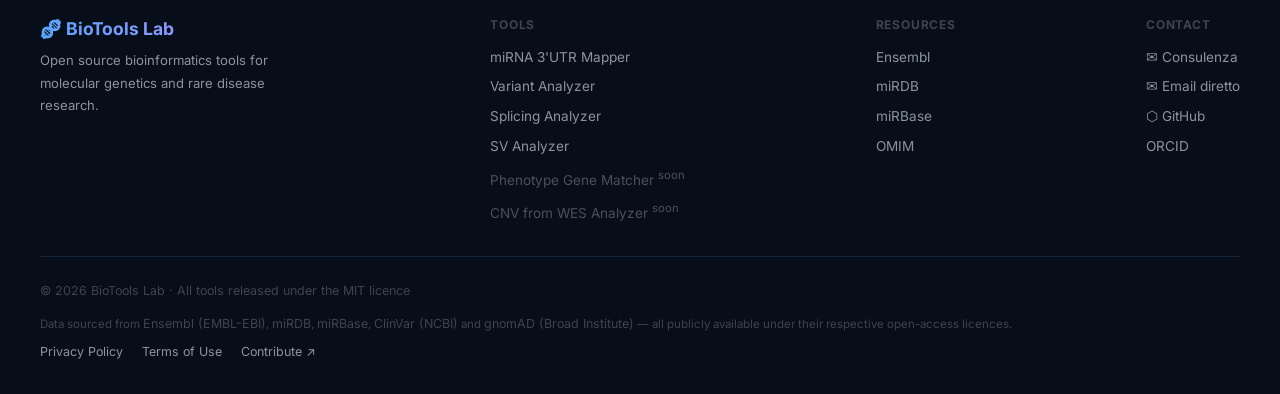
==== commit 78e0beba: "Add files via upload Aggiornata homepage: Consulenza e nuovi tool" ====
--- a/biotools-homepage/index.html
+++ b/biotools-homepage/index.html
@@ -6,7 +6,7 @@
     <meta name="viewport" content="width=device-width, initial-scale=1.0" />
     <title>BioTools – Bioinformatics Tools for Molecular Genetics</title>
     <meta name="description"
-        content="Open source bioinformatics tools for molecular genetics research: miRNA analysis, dPCR, rare genetic diseases and variant interpretation." />
+        content="Open source bioinformatics tools for molecular genetics research: miRNA analysis, rare genetic diseases and variant interpretation." />
     <link rel="preconnect" href="https://fonts.googleapis.com" />
     <link
         href="https://fonts.googleapis.com/css2?family=Inter:wght@300;400;500;600;700;800&family=JetBrains+Mono:wght@400;500&display=swap"
@@ -1208,7 +1208,7 @@
                 <span class="line2">Clinical Genetic Research</span>
             </h1>
             <p class="hero-sub">
-                Interactive tools for the analysis of genetic variants, miRNA, dPCR and rare diseases.
+                Interactive tools for the analysis of genetic variants, miRNA and rare diseases.
                 Designed by a molecular biologist geneticist, for researchers.
             </p>
             <div class="hero-cta">
@@ -1219,7 +1219,7 @@
             <div class="stats-bar">
                 <div class="stat">
                     <div class="stat-num">6</div>
-                    <div class="stat-label">Tools (3 live · 2 soon)</div>
+                    <div class="stat-label">Tools (4 live · 2 soon)</div>
                 </div>
                 <div class="stat">
                     <div class="stat-num">100%</div>
@@ -1508,6 +1508,7 @@
                         <span class="card-status status-soon">⏳ Soon</span>
                     </div>
                 </div>
+
 
             </div>
 
@@ -1539,7 +1540,7 @@
                         available to the scientific community.</p>
                     <p>All tools are <strong>open source</strong>, freely usable for research and education, and welcome
                         community contributions.</p>
-                    <a href="biotools.genetics@gmail.com:your@email.com" class="btn-outline" style="margin-top:1rem;width:fit-content">✉
+                    <a href="mailto:biotools.genetics@gmail.com" class="btn-outline" style="margin-top:1rem;width:fit-content">✉
                         Contact me</a>
                 </div>
                 <div class="about-card">
@@ -1643,6 +1644,7 @@
                     </div>
                     <span class="roadmap-badge status-soon">⏳ In sviluppo</span>
                 </div>
+
                 
         </div>
     </section>
@@ -1655,7 +1657,7 @@
             <div class="section-label">Collaborazioni & Consulenze</div>
             <div class="consulting-hero">
                 <div class="section-title">Hai una variante difficile da classificare?</div>
-                <p class="section-sub" style="margin:0 auto">Offro consulenze specialistiche per l'interpretazione di varianti genetiche, analisi di pipeline WES/WGS e supporto bioinformatico per la ricerca clinica sulle malattie rare.</p>
+                <p class="section-sub" style="margin:0 auto">Offro consulenze specialistiche per l'interpretazione di varianti genetiche, l'annotazione e il filtraggio di VCF e il supporto bioinformatico per la ricerca clinica sulle malattie rare.</p>
             </div>
 
             <!-- SERVICE CARDS -->
@@ -1684,11 +1686,13 @@
                 </div>
                 <div class="service-card orange">
                     <span class="svc-icon">🗄️</span>
-                    <div class="svc-title">Pipeline WES/WGS & Filtraggio</div>
-                    <p class="svc-desc">Supporto su pipeline di analisi end-to-end: fastp, BWA, GATK, ANNOVAR/VEP. Query SQL su database VCF annotati per ereditarietà dominante, recessiva, de novo, X-linked e compound eterozigosi.</p>
+                    <div class="svc-title">Annotazione & Filtraggio Varianti</div>
+                    <p class="svc-desc">Si parte da dove sei: un VCF grezzo da annotare, un VCF già annotato da filtrare e prioritizzare, oppure una singola variante da interpretare. Annotazione (ANNOVAR/VEP) e query SQL su database VCF per ereditarietà dominante, recessiva, de novo, X-linked e compound eterozigosi, in singoli casi, trii e famiglie.</p>
                     <div class="svc-tags">
-                        <span class="svc-tag">GATK HaplotypeCaller</span>
-                        <span class="svc-tag">ANNOVAR</span>
+                        <span class="svc-tag">VCF grezzo</span>
+                        <span class="svc-tag">VCF annotato</span>
+                        <span class="svc-tag">Singola variante</span>
+                        <span class="svc-tag">ANNOVAR · VEP</span>
                         <span class="svc-tag">PostgreSQL</span>
                         <span class="svc-tag">Trio analysis</span>
                     </div>
@@ -1771,7 +1775,7 @@
                                     <option>Interpretazione variante SNV/Indel</option>
                                     <option>Interpretazione variante di splicing</option>
                                     <option>Analisi variante strutturale / CNV</option>
-                                    <option>Supporto pipeline WES/WGS</option>
+                                    <option>Annotazione / filtraggio VCF</option>
                                     <option>Fenotipizzazione / gene panel</option>
                                     <option>Collaborazione a progetto di ricerca</option>
                                     <option>Altro</option>
@@ -1784,7 +1788,7 @@
                         </div>
                         <div class="form-group">
                             <label>Descrizione della richiesta *</label>
-                            <textarea id="f-message" placeholder="Descrivi brevemente il caso clinico, il contesto della ricerca o la pipeline su cui hai bisogno di supporto. Più dettagli fornisci, più accurata sarà la mia risposta preliminare."></textarea>
+                            <textarea id="f-message" placeholder="Descrivi brevemente il caso clinico, il contesto della ricerca o l'analisi su cui hai bisogno di supporto. Più dettagli fornisci, più accurata sarà la mia risposta preliminare."></textarea>
                         </div>
                         <div class="form-note">* Campi obbligatori. I dati sono utilizzati esclusivamente per rispondere alla richiesta e non vengono condivisi con terzi.</div>
                         <button class="btn-submit" onclick="submitConsultingForm()">
@@ -1831,7 +1835,7 @@
                 <div class="footer-links-group">
                     <h4>Contact</h4>
                     <a href="#consulting">✉ Consulenza</a>
-                    <a href="biotools.genetics@gmail.com:your@email.com">✉ Email diretto</a>
+                    <a href="mailto:biotools.genetics@gmail.com">✉ Email diretto</a>
                     <a href="https://github.com" target="_blank">⬡ GitHub</a>
                     <a href="https://orcid.org" target="_blank">ORCID</a>
                 </div>
@@ -1874,14 +1878,14 @@
                 return;
             }
 
-            // Build biotools.genetics@gmail.com link as fallback (replace with backend/Formspree when ready)
+            // Apre il client di posta dell'utente (sostituire con un backend/Formspree per un invio diretto)
             const institution = document.getElementById('f-institution').value.trim();
             const variant = document.getElementById('f-variant').value.trim();
             const subject = encodeURIComponent(`[BioTools Consulenza] ${type} – ${name}`);
             const body = encodeURIComponent(
                 `Nome: ${name}\nEmail: ${email}\nIstituzione: ${institution || '—'}\nTipo: ${type}\nVariante/Gene: ${variant || '—'}\n\n${message}`
             );
-            window.location.href = `biotools.genetics@gmail.com:your@email.com?subject=${subject}&body=${body}`;
+            window.location.href = `mailto:biotools.genetics@gmail.com?subject=${subject}&body=${body}`;
 
             // Show success state
             document.getElementById('contact-form').style.display = 'none';
@@ -1890,4 +1894,4 @@
     </script>
 </body>
 
-</html>
+</html>
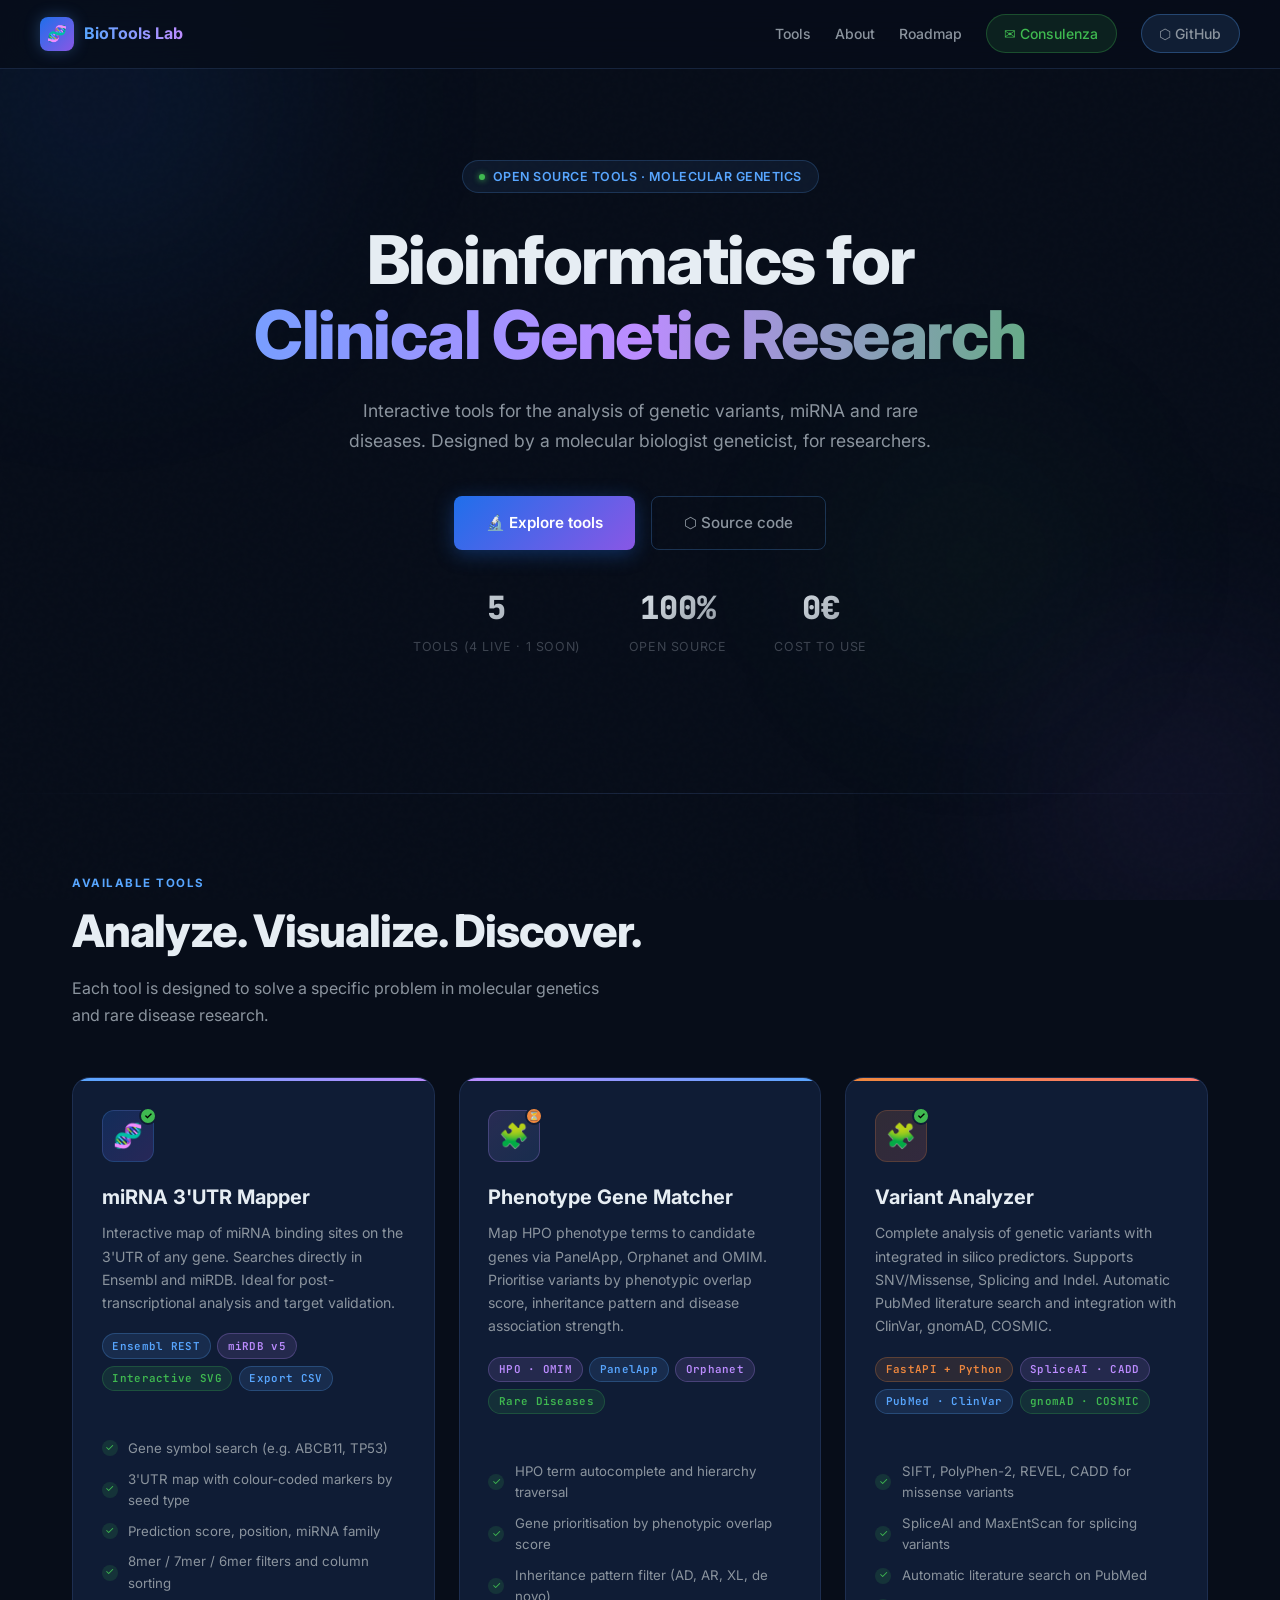
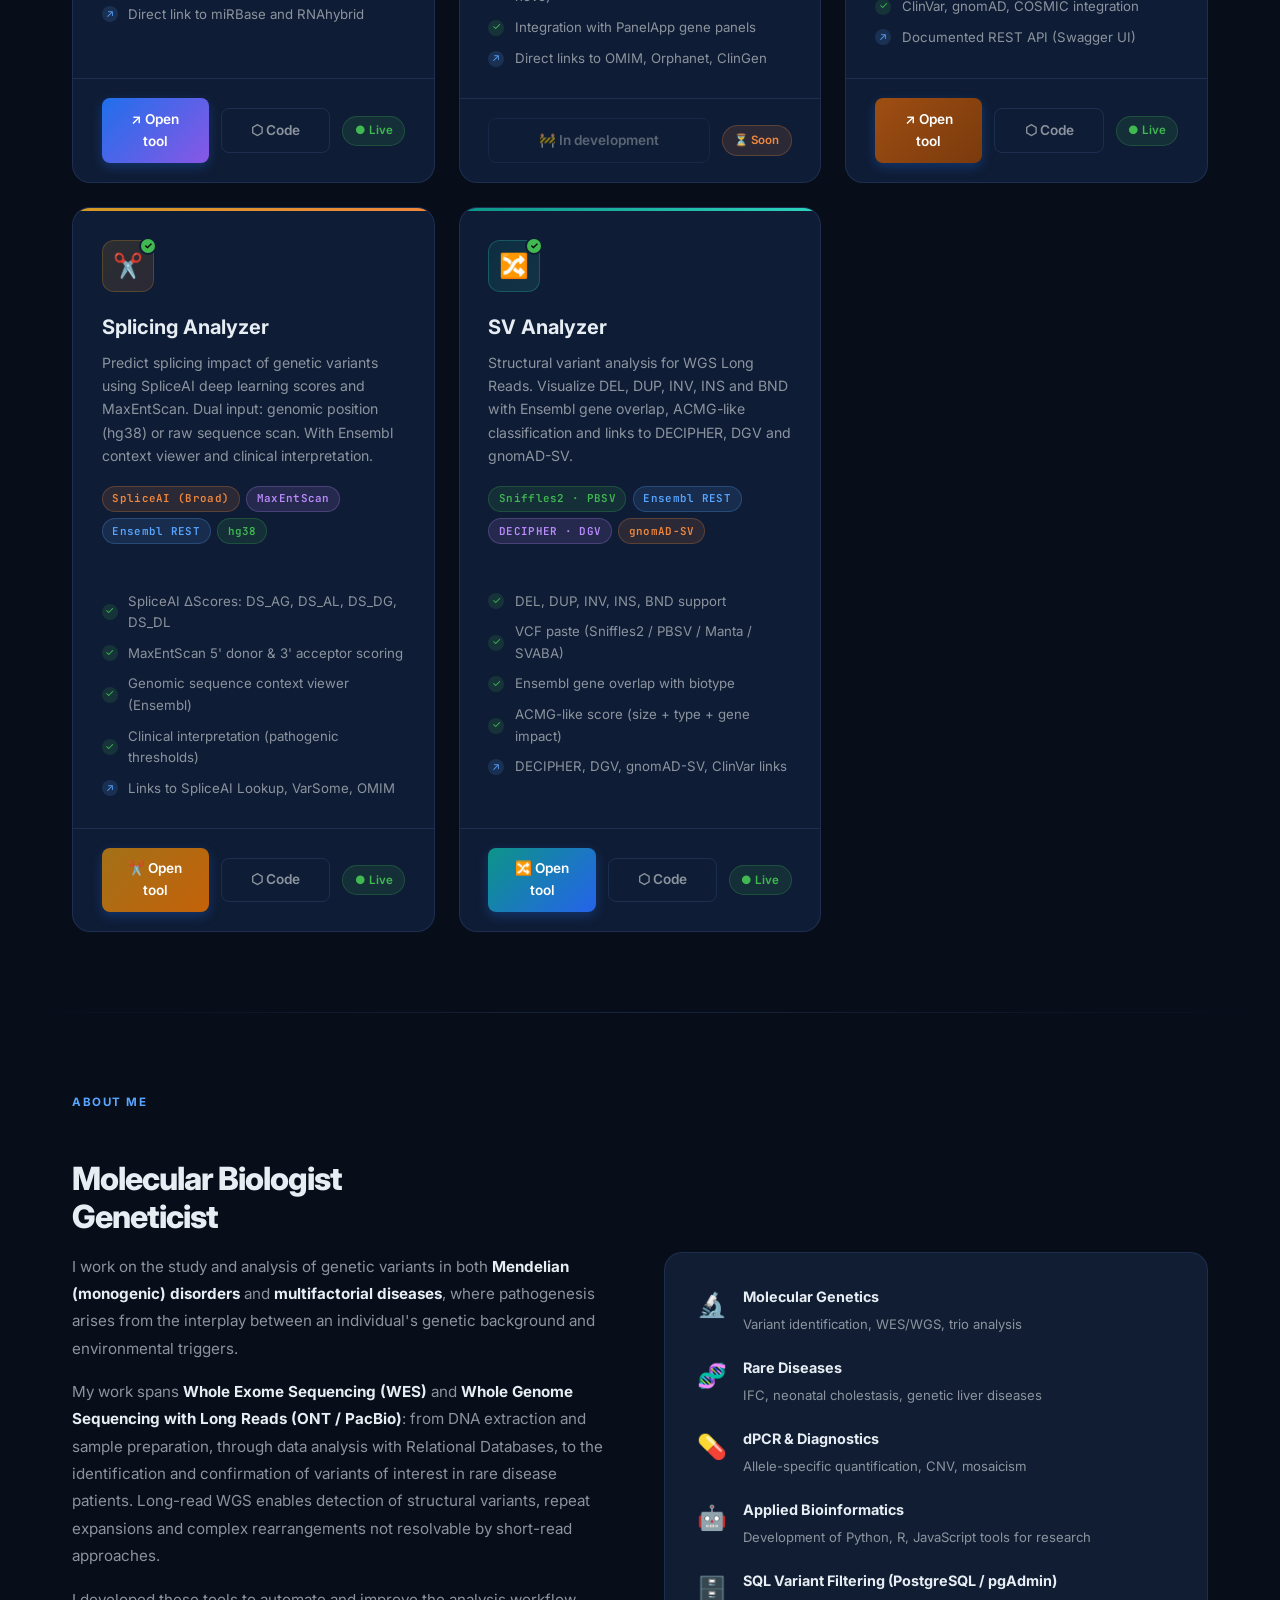
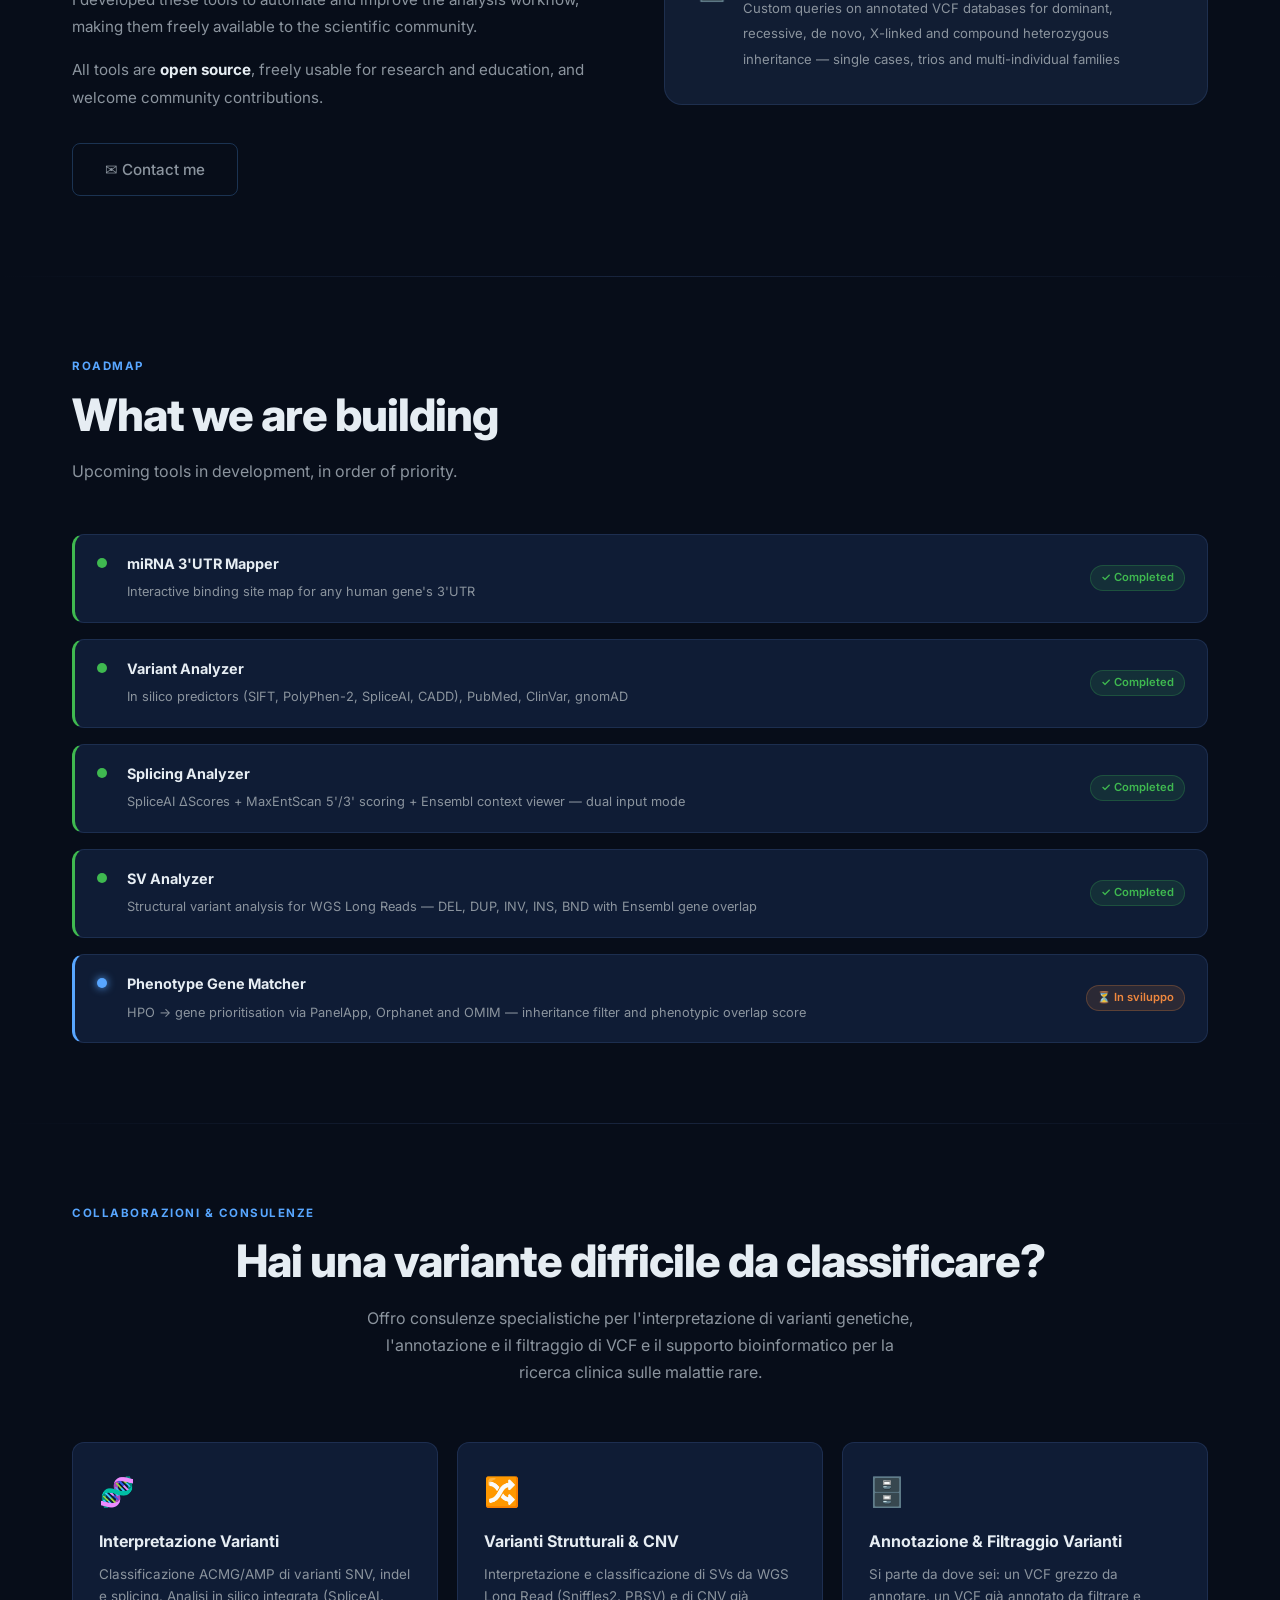
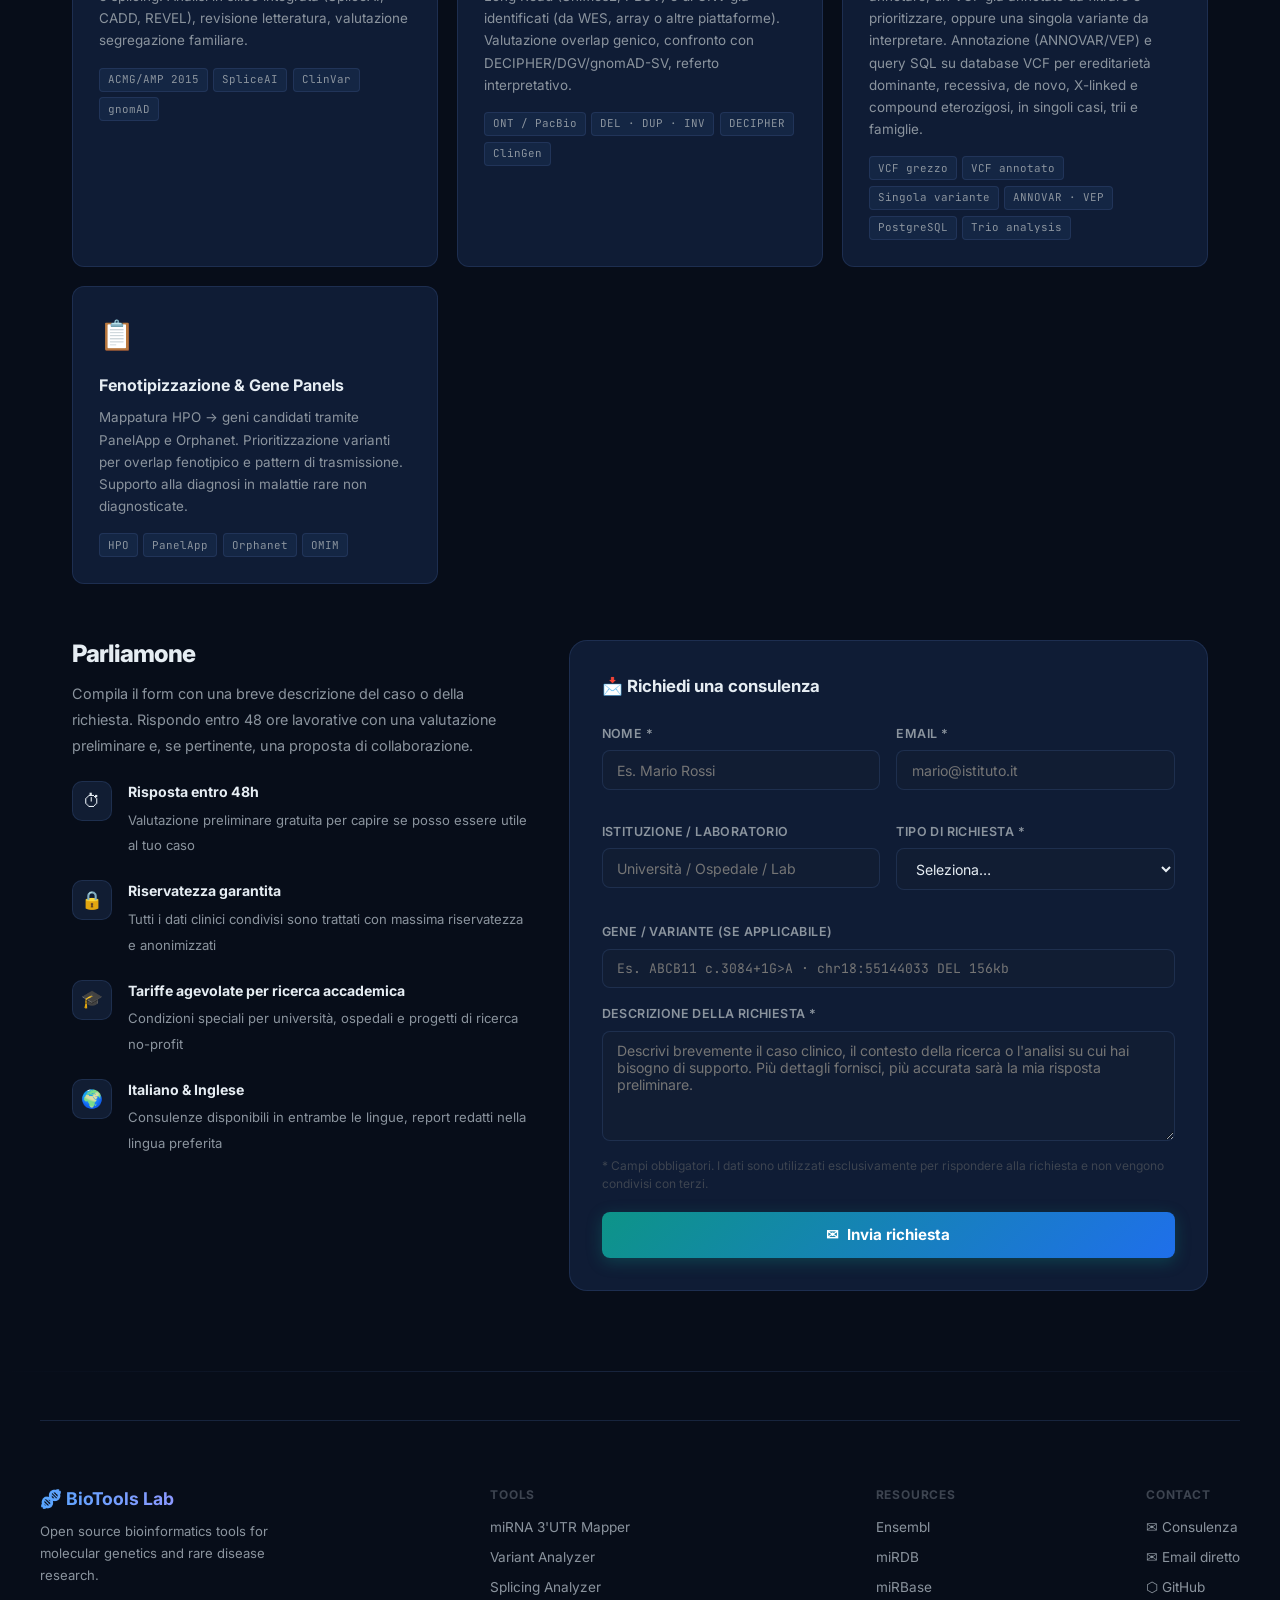
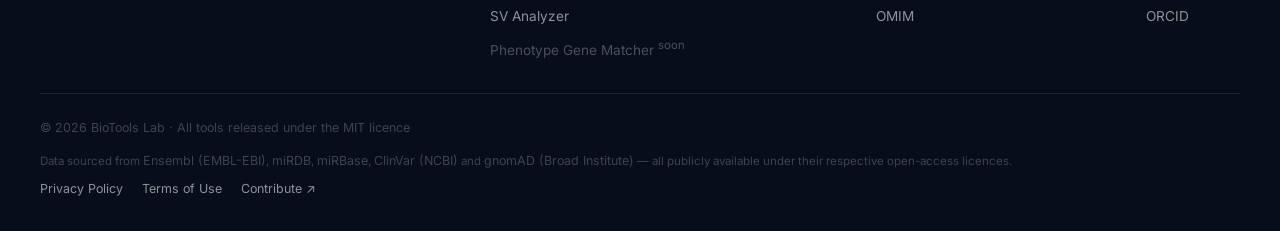
==== commit 8df7e87e: "Add files via upload Aggiornata homepage: Consulenza e nuovi tool”" ====
--- a/biotools-homepage/index.html
+++ b/biotools-homepage/index.html
@@ -1218,8 +1218,8 @@
 
             <div class="stats-bar">
                 <div class="stat">
-                    <div class="stat-num">6</div>
-                    <div class="stat-label">Tools (4 live · 2 soon)</div>
+                    <div class="stat-num">5</div>
+                    <div class="stat-label">Tools (4 live · 1 soon)</div>
                 </div>
                 <div class="stat">
                     <div class="stat-num">100%</div>
@@ -1463,49 +1463,6 @@
                             style="background:linear-gradient(135deg,#0d9488,#2563eb)">&#x1F500; Open tool</a>
                         <a href="https://github.com" target="_blank" class="card-link card-link-secondary">&#x2B21; Code</a>
                         <span class="card-status status-live">&#9679; Live</span>
-                    </div>
-                </div>
-
-                <!-- CARD 6: CNV from WES Analyzer -->
-                <div class="tool-card">
-                    <div class="card-top-strip" style="background:linear-gradient(90deg,#3fb950,#58a6ff)"></div>
-                    <div class="card-header">
-                        <div class="card-icon"
-                            style="background:linear-gradient(135deg,rgba(63,185,80,0.15),rgba(88,166,255,0.12));border:1px solid rgba(63,185,80,0.25)">
-                            📊
-                            <span class="card-icon-badge badge-soon">⏳</span>
-                        </div>
-                        <div class="card-title">CNV from WES Analyzer</div>
-                        <p class="card-desc">Detect and visualise copy number variants from Whole Exome Sequencing data.
-                            Coverage-based CNV calling with normalisation, segmentation and OMIM/ClinGen gene annotation
-                            — optimised for rare disease diagnostic pipelines.</p>
-                        <div class="card-tags">
-                            <span class="tag tag-green">CNVkit · GATK</span>
-                            <span class="tag tag-blue">WES · hg38</span>
-                            <span class="tag tag-purple">OMIM · ClinGen</span>
-                            <span class="tag tag-orange">Rare Diseases</span>
-                        </div>
-                    </div>
-                    <div class="card-features">
-                        <div class="feature">
-                            <div class="fi fi-green">✓</div>Coverage-based CNV detection from WES BAM/BED
-                        </div>
-                        <div class="feature">
-                            <div class="fi fi-green">✓</div>Normalisation, GC correction and segmentation
-                        </div>
-                        <div class="feature">
-                            <div class="fi fi-green">✓</div>Exon-level visualisation with log₂ ratio tracks
-                        </div>
-                        <div class="feature">
-                            <div class="fi fi-green">✓</div>OMIM/ClinGen gene overlap and pathogenicity hint
-                        </div>
-                        <div class="feature">
-                            <div class="fi fi-blue">↗</div>Export to VCF and annotated TSV report
-                        </div>
-                    </div>
-                    <div class="card-footer">
-                        <span class="card-link card-link-secondary" style="cursor:default;opacity:.6">🚧 In development</span>
-                        <span class="card-status status-soon">⏳ Soon</span>
                     </div>
                 </div>
 
@@ -1636,14 +1593,6 @@
                     </div>
                     <span class="roadmap-badge status-soon">⏳ In sviluppo</span>
                 </div>
-                <div class="roadmap-item active">
-                    <div class="roadmap-dot"></div>
-                    <div class="roadmap-info">
-                        <strong>CNV from WES Analyzer</strong>
-                        <span>Coverage-based CNV detection from WES — normalisation, segmentation, exon-level view, OMIM/ClinGen annotation</span>
-                    </div>
-                    <span class="roadmap-badge status-soon">⏳ In sviluppo</span>
-                </div>
 
                 
         </div>
@@ -1676,12 +1625,12 @@
                 <div class="service-card">
                     <span class="svc-icon">🔀</span>
                     <div class="svc-title">Varianti Strutturali & CNV</div>
-                    <p class="svc-desc">Analisi e classificazione di SVs da WGS Long Read (Sniffles2, PBSV) e CNV da WES. Valutazione overlap genico, confronto con DECIPHER/DGV/gnomAD-SV, referto interpretativo.</p>
+                    <p class="svc-desc">Interpretazione e classificazione di SVs da WGS Long Read (Sniffles2, PBSV) e di CNV già identificati (da WES, array o altre piattaforme). Valutazione overlap genico, confronto con DECIPHER/DGV/gnomAD-SV, referto interpretativo.</p>
                     <div class="svc-tags">
                         <span class="svc-tag">ONT / PacBio</span>
                         <span class="svc-tag">DEL · DUP · INV</span>
                         <span class="svc-tag">DECIPHER</span>
-                        <span class="svc-tag">CNVkit</span>
+                        <span class="svc-tag">ClinGen</span>
                     </div>
                 </div>
                 <div class="service-card orange">
@@ -1823,7 +1772,6 @@
                     <a href="../splicing-analyzer/index.html">Splicing Analyzer</a>
                     <a href="../sv-analyzer/index.html">SV Analyzer</a>
                     <a href="#" style="opacity:.5;cursor:default">Phenotype Gene Matcher <sup>soon</sup></a>
-                    <a href="#" style="opacity:.5;cursor:default">CNV from WES Analyzer <sup>soon</sup></a>
                 </div>
                 <div class="footer-links-group">
                     <h4>Resources</h4>
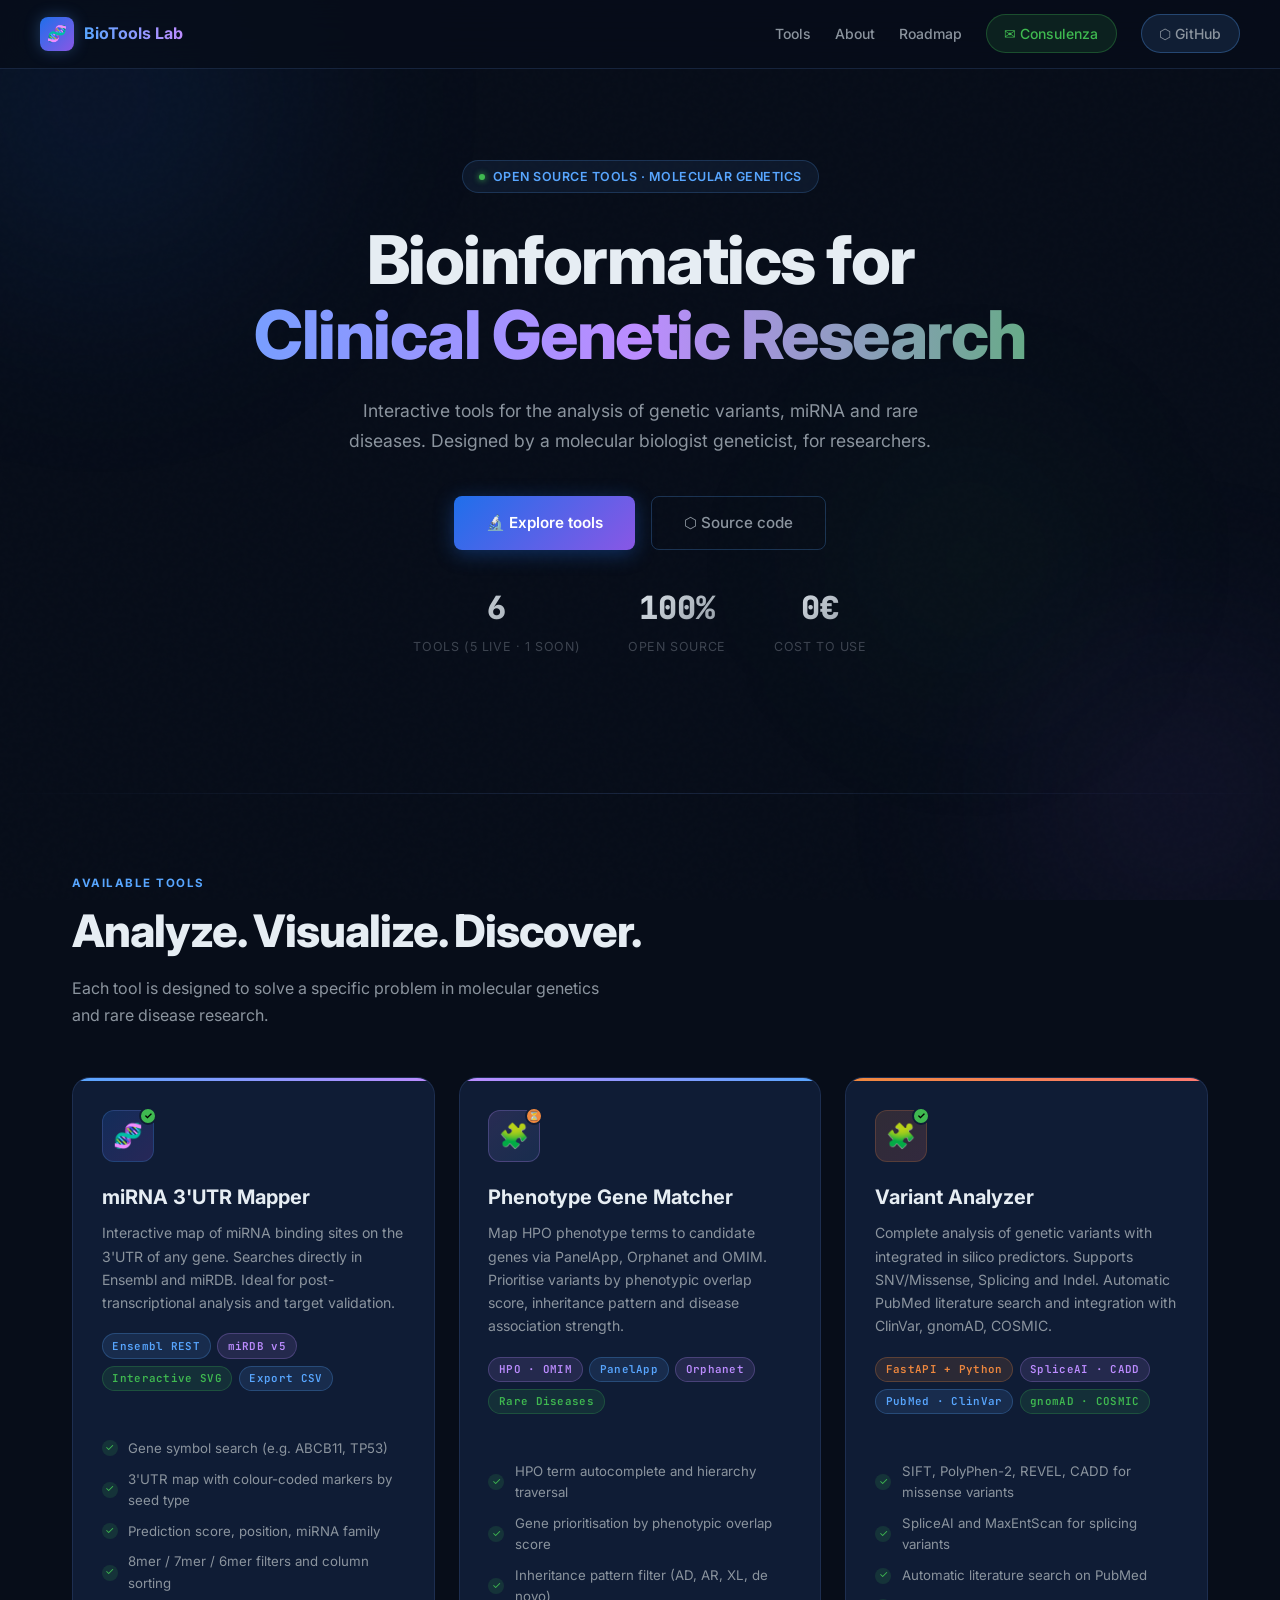
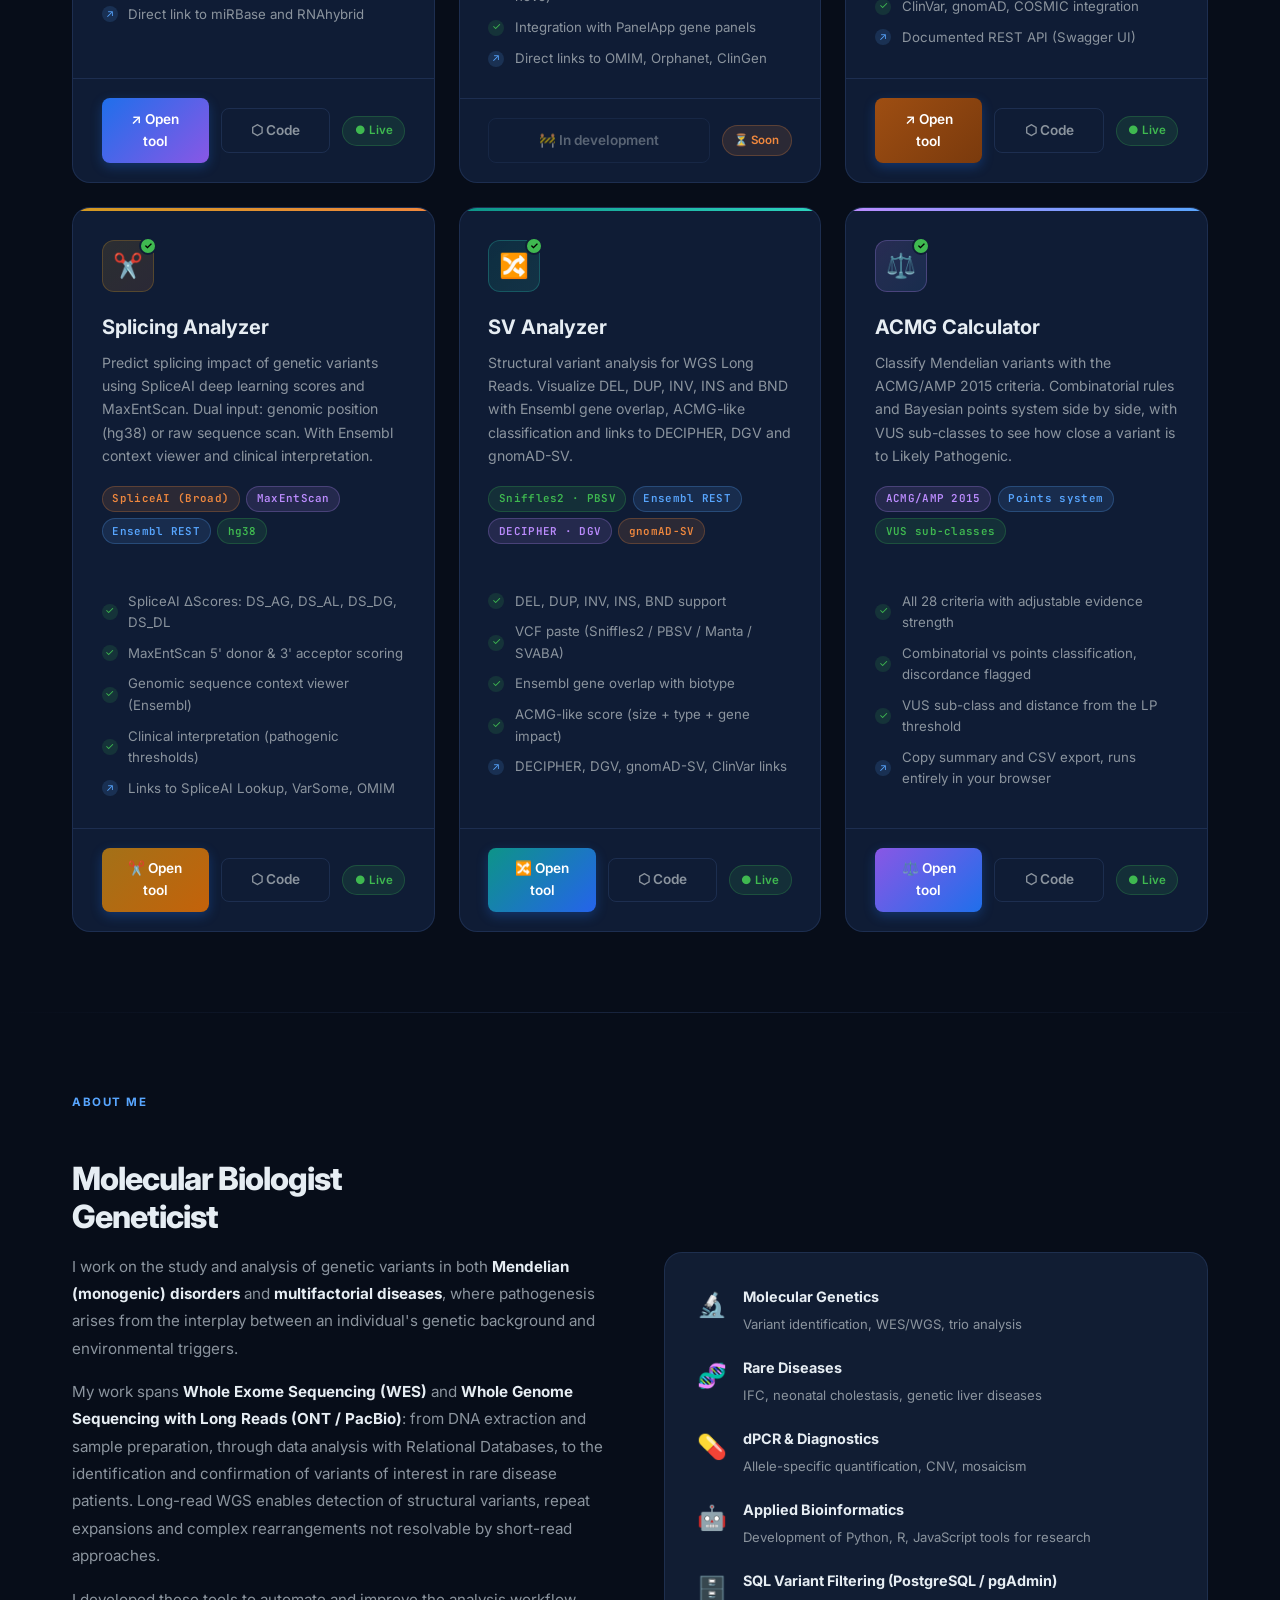
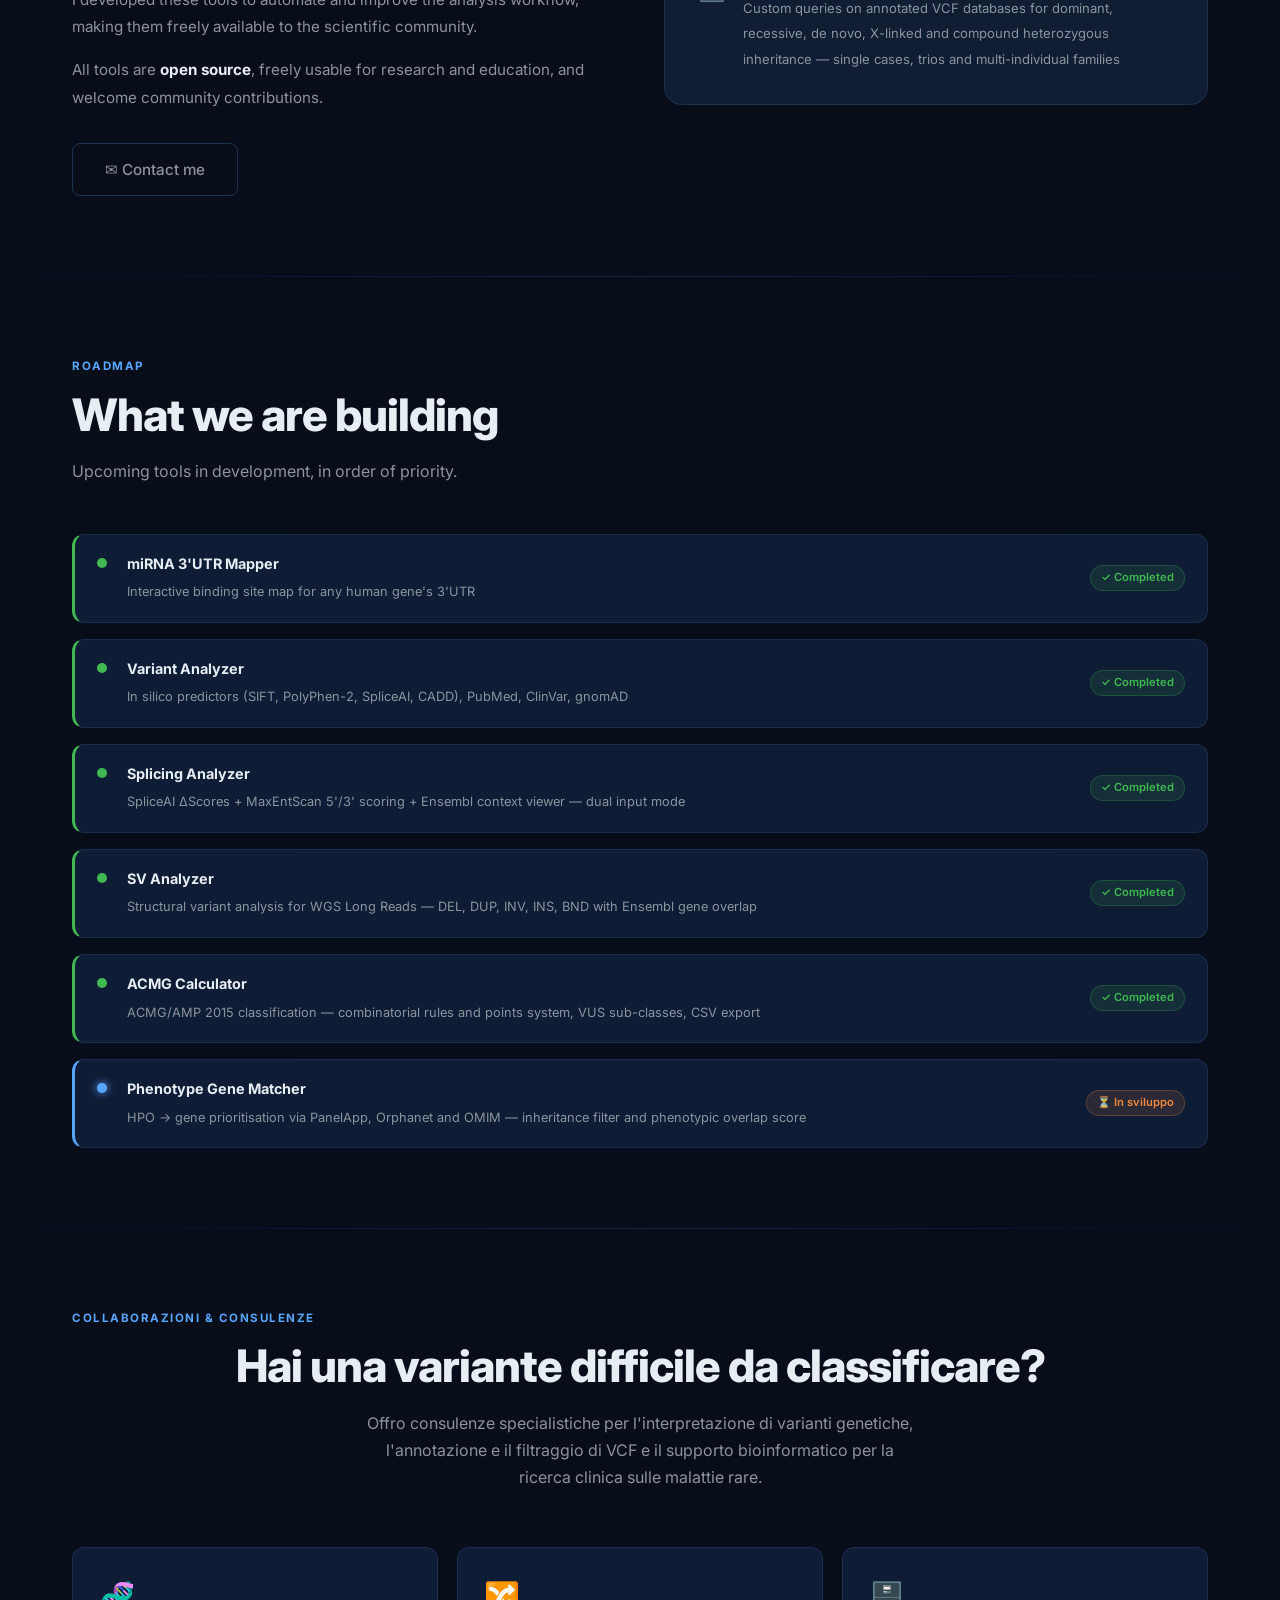
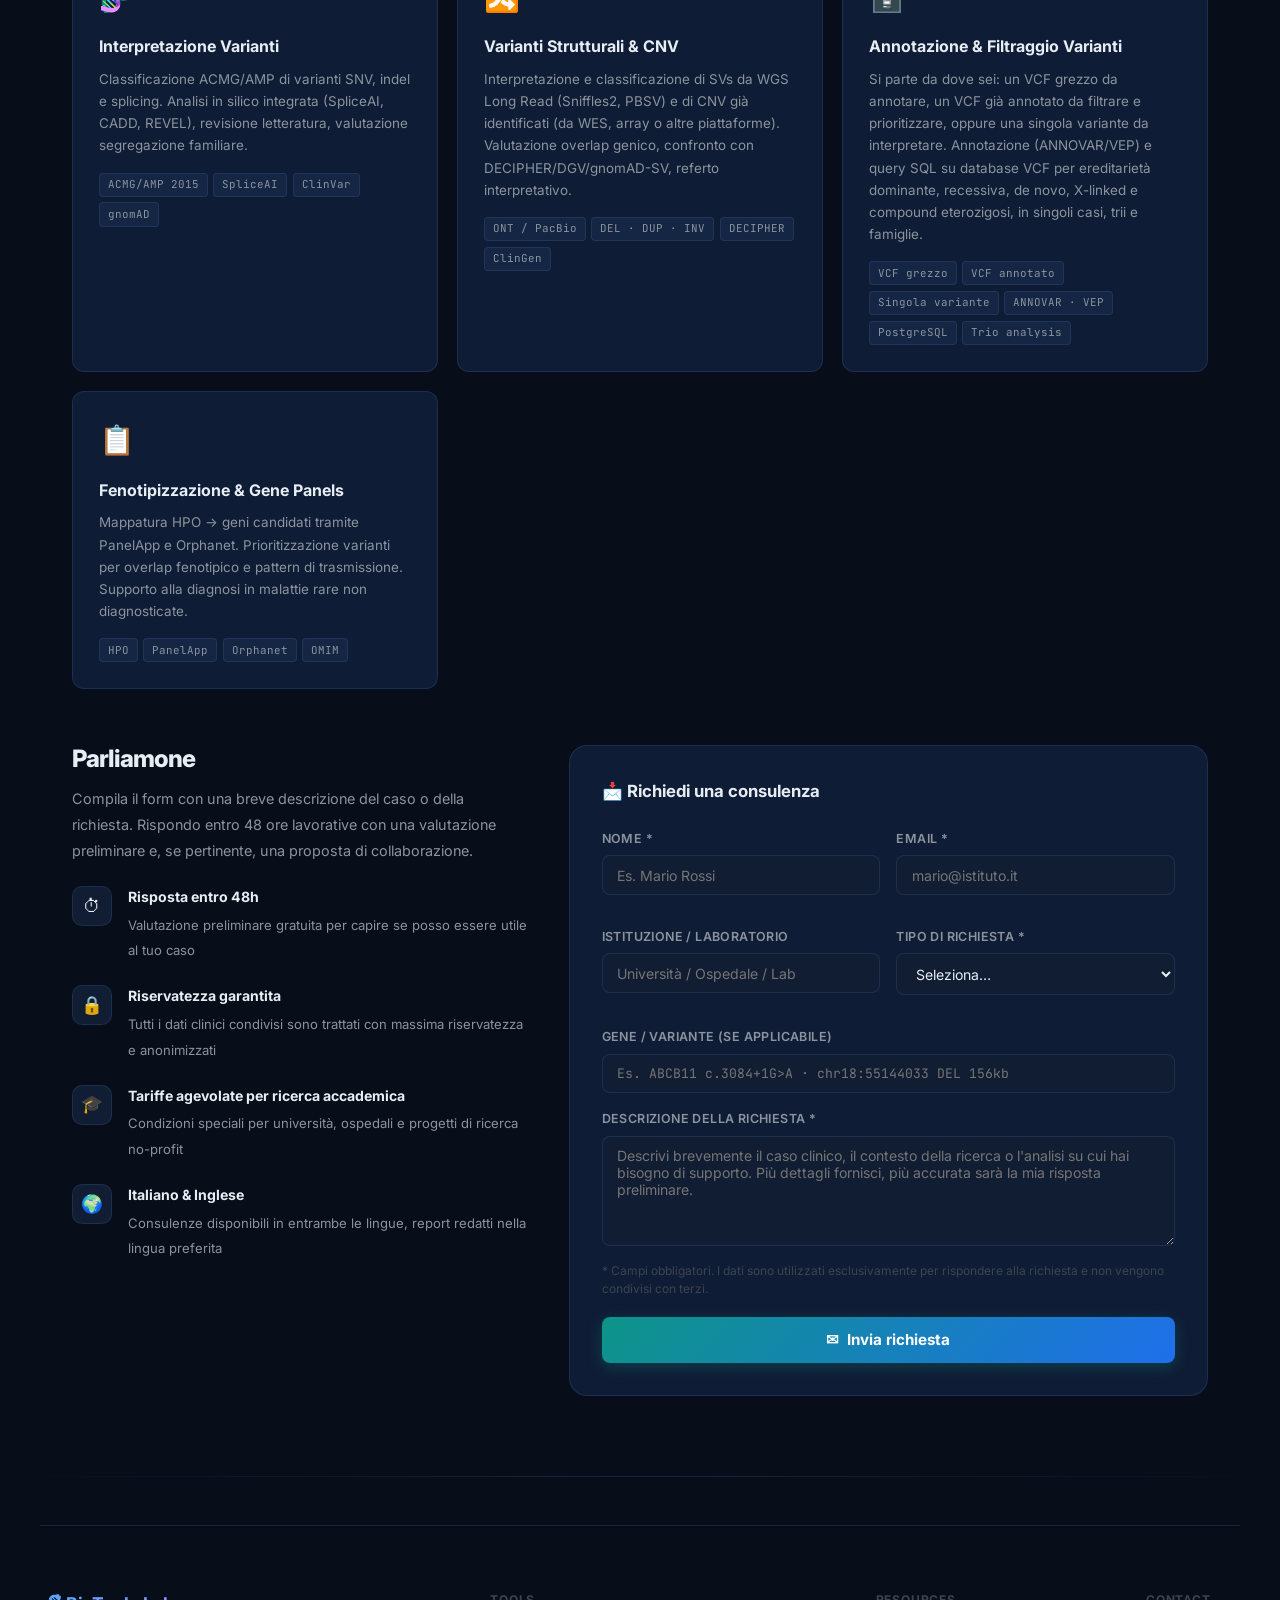
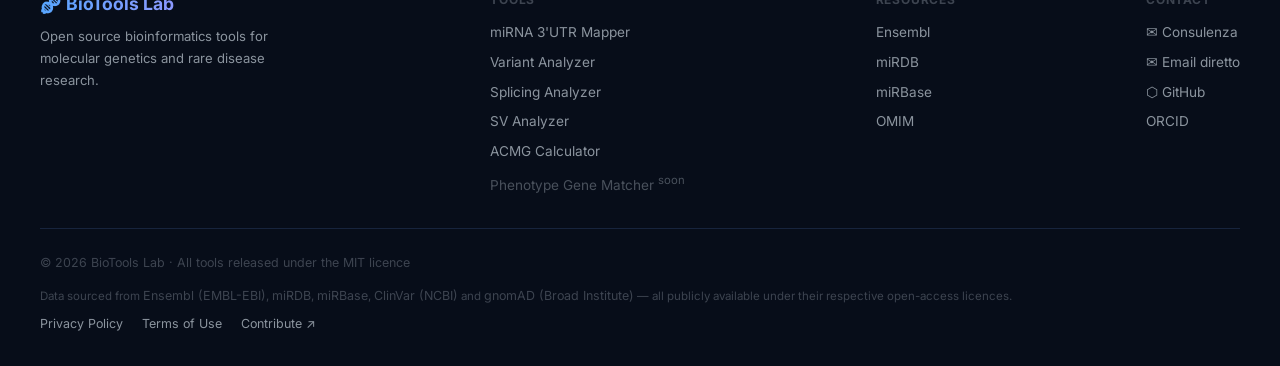
==== commit 7e13a7fd: "Biotools-homepage Updated tool statistics and added ACMG Calculator card." ====
--- a/biotools-homepage/index.html
+++ b/biotools-homepage/index.html
@@ -1218,8 +1218,8 @@
 
             <div class="stats-bar">
                 <div class="stat">
-                    <div class="stat-num">5</div>
-                    <div class="stat-label">Tools (4 live · 1 soon)</div>
+                    <div class="stat-num">6</div>
+                    <div class="stat-label">Tools (5 live · 1 soon)</div>
                 </div>
                 <div class="stat">
                     <div class="stat-num">100%</div>
@@ -1462,6 +1462,46 @@
                         <a href="../sv-analyzer/index.html" class="card-link card-link-primary"
                             style="background:linear-gradient(135deg,#0d9488,#2563eb)">&#x1F500; Open tool</a>
                         <a href="https://github.com" target="_blank" class="card-link card-link-secondary">&#x2B21; Code</a>
+                        <span class="card-status status-live">&#9679; Live</span>
+                    </div>
+                </div>
+
+                <!-- CARD 6: ACMG Calculator -->
+                <div class="tool-card purple">
+                    <div class="card-top-strip" style="background:linear-gradient(90deg,#bc8cff,#58a6ff)"></div>
+                    <div class="card-header">
+                        <div class="card-icon"
+                            style="background:linear-gradient(135deg,rgba(188,140,255,0.15),rgba(88,166,255,0.12));border:1px solid rgba(188,140,255,0.25)">
+                            &#9878;&#65039;
+                            <span class="card-icon-badge badge-live">&#10003;</span>
+                        </div>
+                        <div class="card-title">ACMG Calculator</div>
+                        <p class="card-desc">Classify Mendelian variants with the ACMG/AMP 2015 criteria. Combinatorial rules and
+                            Bayesian points system side by side, with VUS sub-classes to see how close a variant is to Likely Pathogenic.</p>
+                        <div class="card-tags">
+                            <span class="tag tag-purple">ACMG/AMP 2015</span>
+                            <span class="tag tag-blue">Points system</span>
+                            <span class="tag tag-green">VUS sub-classes</span>
+                        </div>
+                    </div>
+                    <div class="card-features">
+                        <div class="feature">
+                            <div class="fi fi-green">&#10003;</div>All 28 criteria with adjustable evidence strength
+                        </div>
+                        <div class="feature">
+                            <div class="fi fi-green">&#10003;</div>Combinatorial vs points classification, discordance flagged
+                        </div>
+                        <div class="feature">
+                            <div class="fi fi-green">&#10003;</div>VUS sub-class and distance from the LP threshold
+                        </div>
+                        <div class="feature">
+                            <div class="fi fi-blue">&#8599;</div>Copy summary and CSV export, runs entirely in your browser
+                        </div>
+                    </div>
+                    <div class="card-footer">
+                        <a href="../acmg-calculator/index.html" class="card-link card-link-primary"
+                            style="background:linear-gradient(135deg,#8957e5,#1f6feb)">&#9878;&#65039; Open tool</a>
+                        <a href="https://github.com/BiancoAM/biotools" target="_blank" class="card-link card-link-secondary">&#x2B21; Code</a>
                         <span class="card-status status-live">&#9679; Live</span>
                     </div>
                 </div>
@@ -1585,6 +1625,14 @@
                     </div>
                     <span class="roadmap-badge status-live">✓ Completed</span>
                 </div>
+                <div class="roadmap-item done">
+                    <div class="roadmap-dot"></div>
+                    <div class="roadmap-info">
+                        <strong>ACMG Calculator</strong>
+                        <span>ACMG/AMP 2015 classification — combinatorial rules and points system, VUS sub-classes, CSV export</span>
+                    </div>
+                    <span class="roadmap-badge status-live">✓ Completed</span>
+                </div>
                 <div class="roadmap-item active">
                     <div class="roadmap-dot"></div>
                     <div class="roadmap-info">
@@ -1771,6 +1819,7 @@
                     <a href="https://variant-analyzer.onrender.com">Variant Analyzer</a>
                     <a href="../splicing-analyzer/index.html">Splicing Analyzer</a>
                     <a href="../sv-analyzer/index.html">SV Analyzer</a>
+                    <a href="../acmg-calculator/index.html">ACMG Calculator</a>
                     <a href="#" style="opacity:.5;cursor:default">Phenotype Gene Matcher <sup>soon</sup></a>
                 </div>
                 <div class="footer-links-group">
@@ -1842,4 +1891,4 @@
     </script>
 </body>
 
-</html>+</html>
